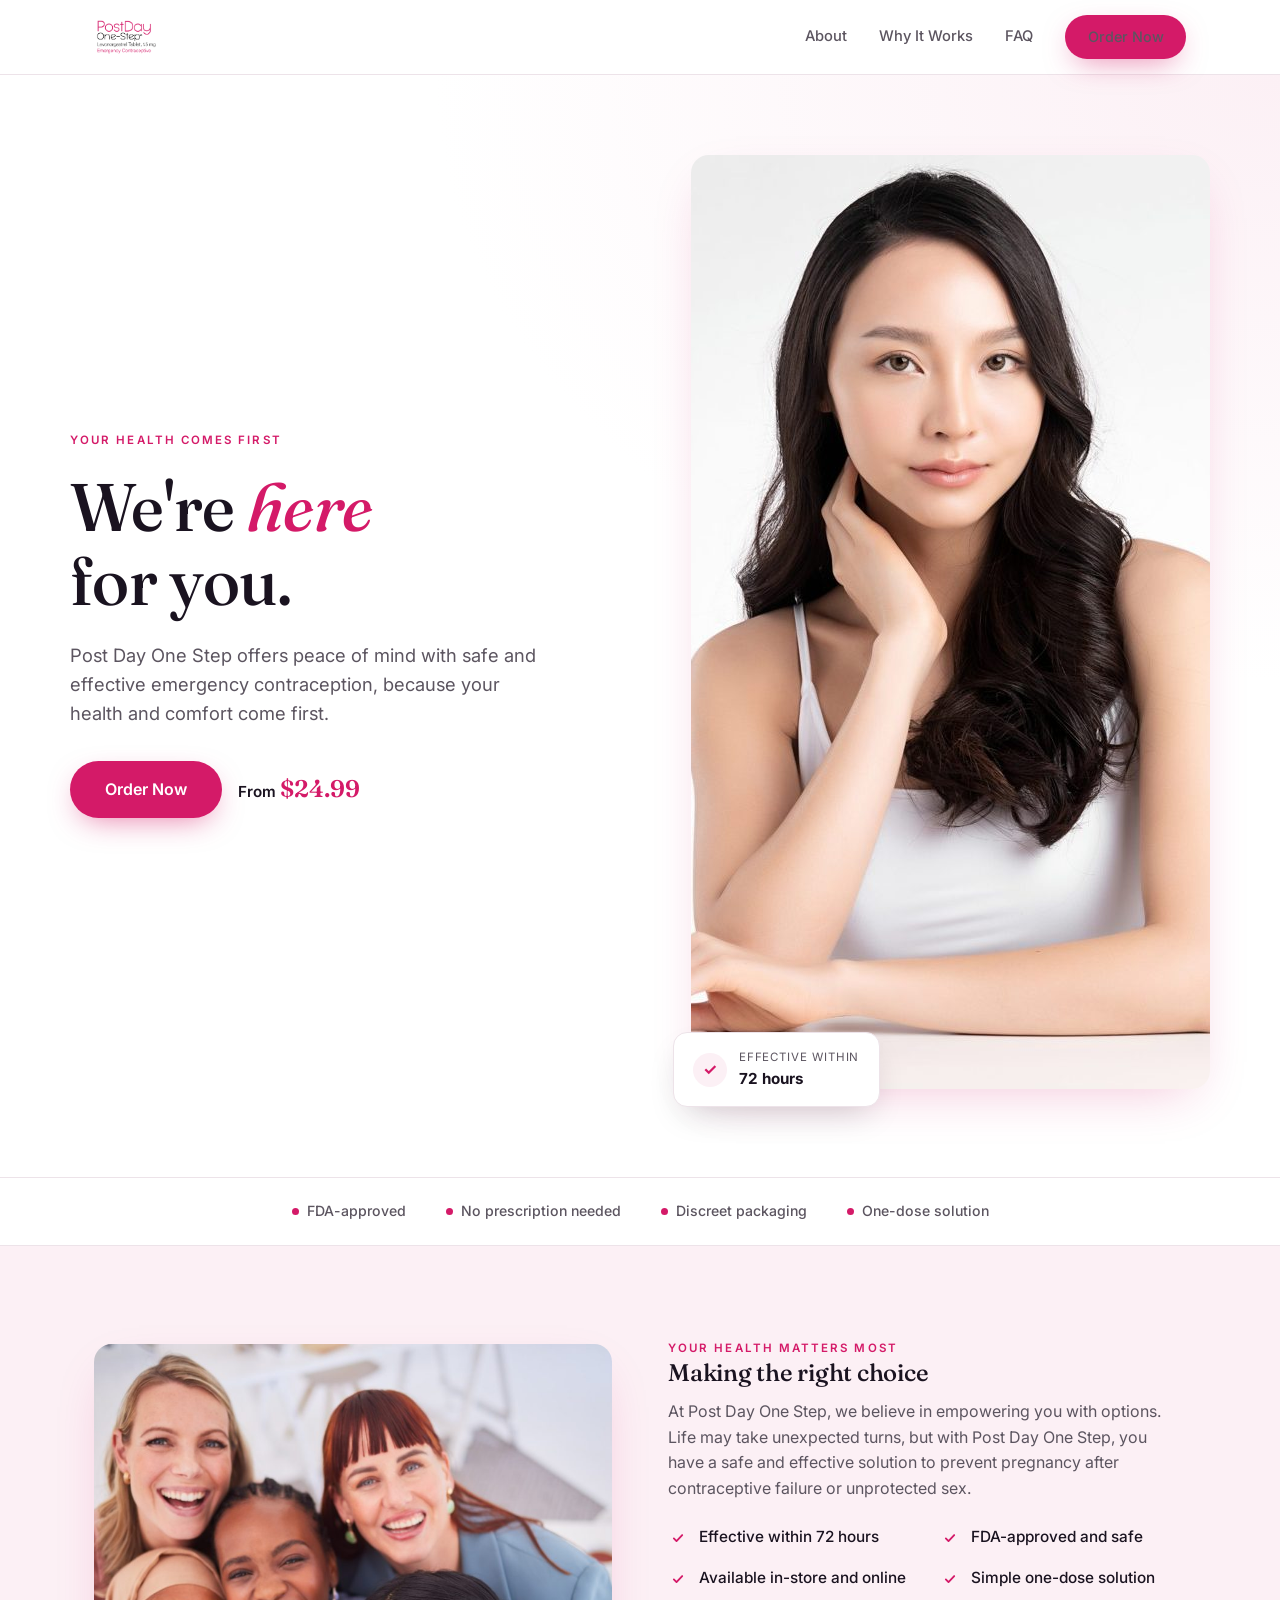
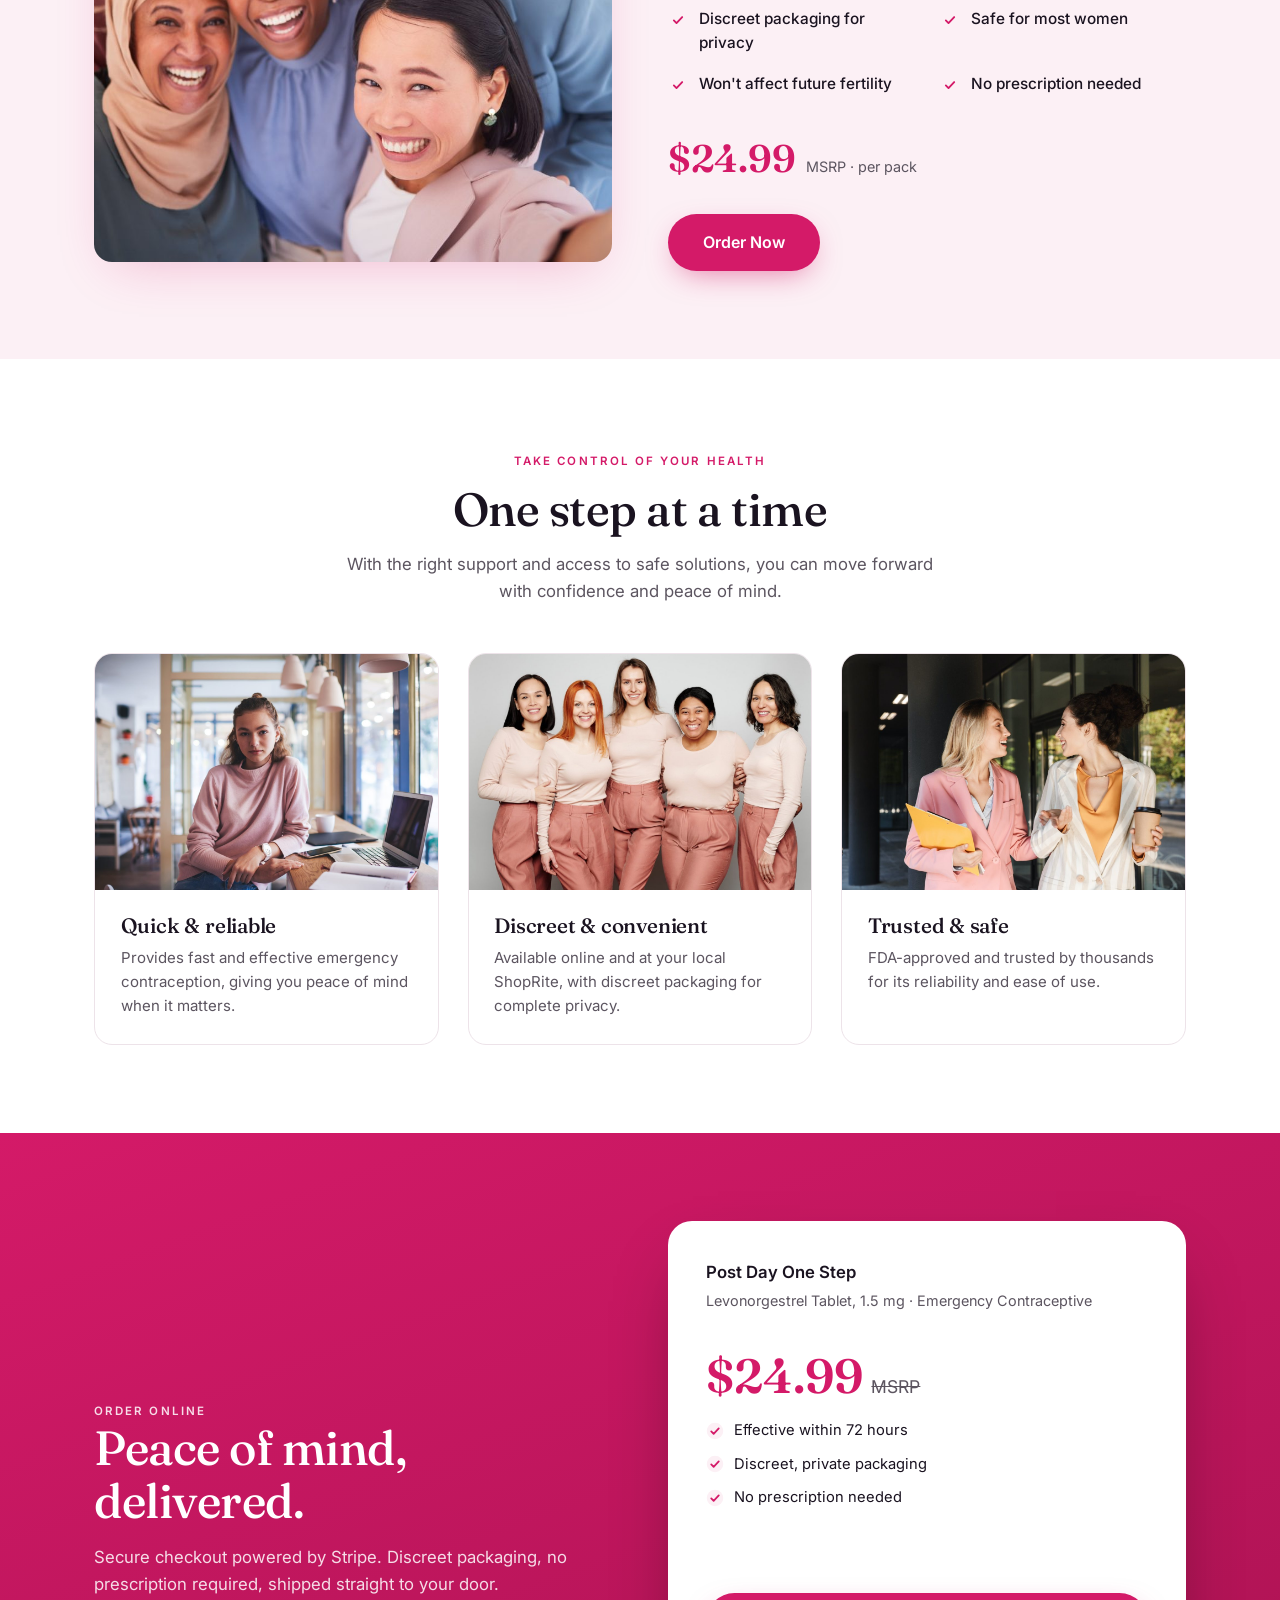
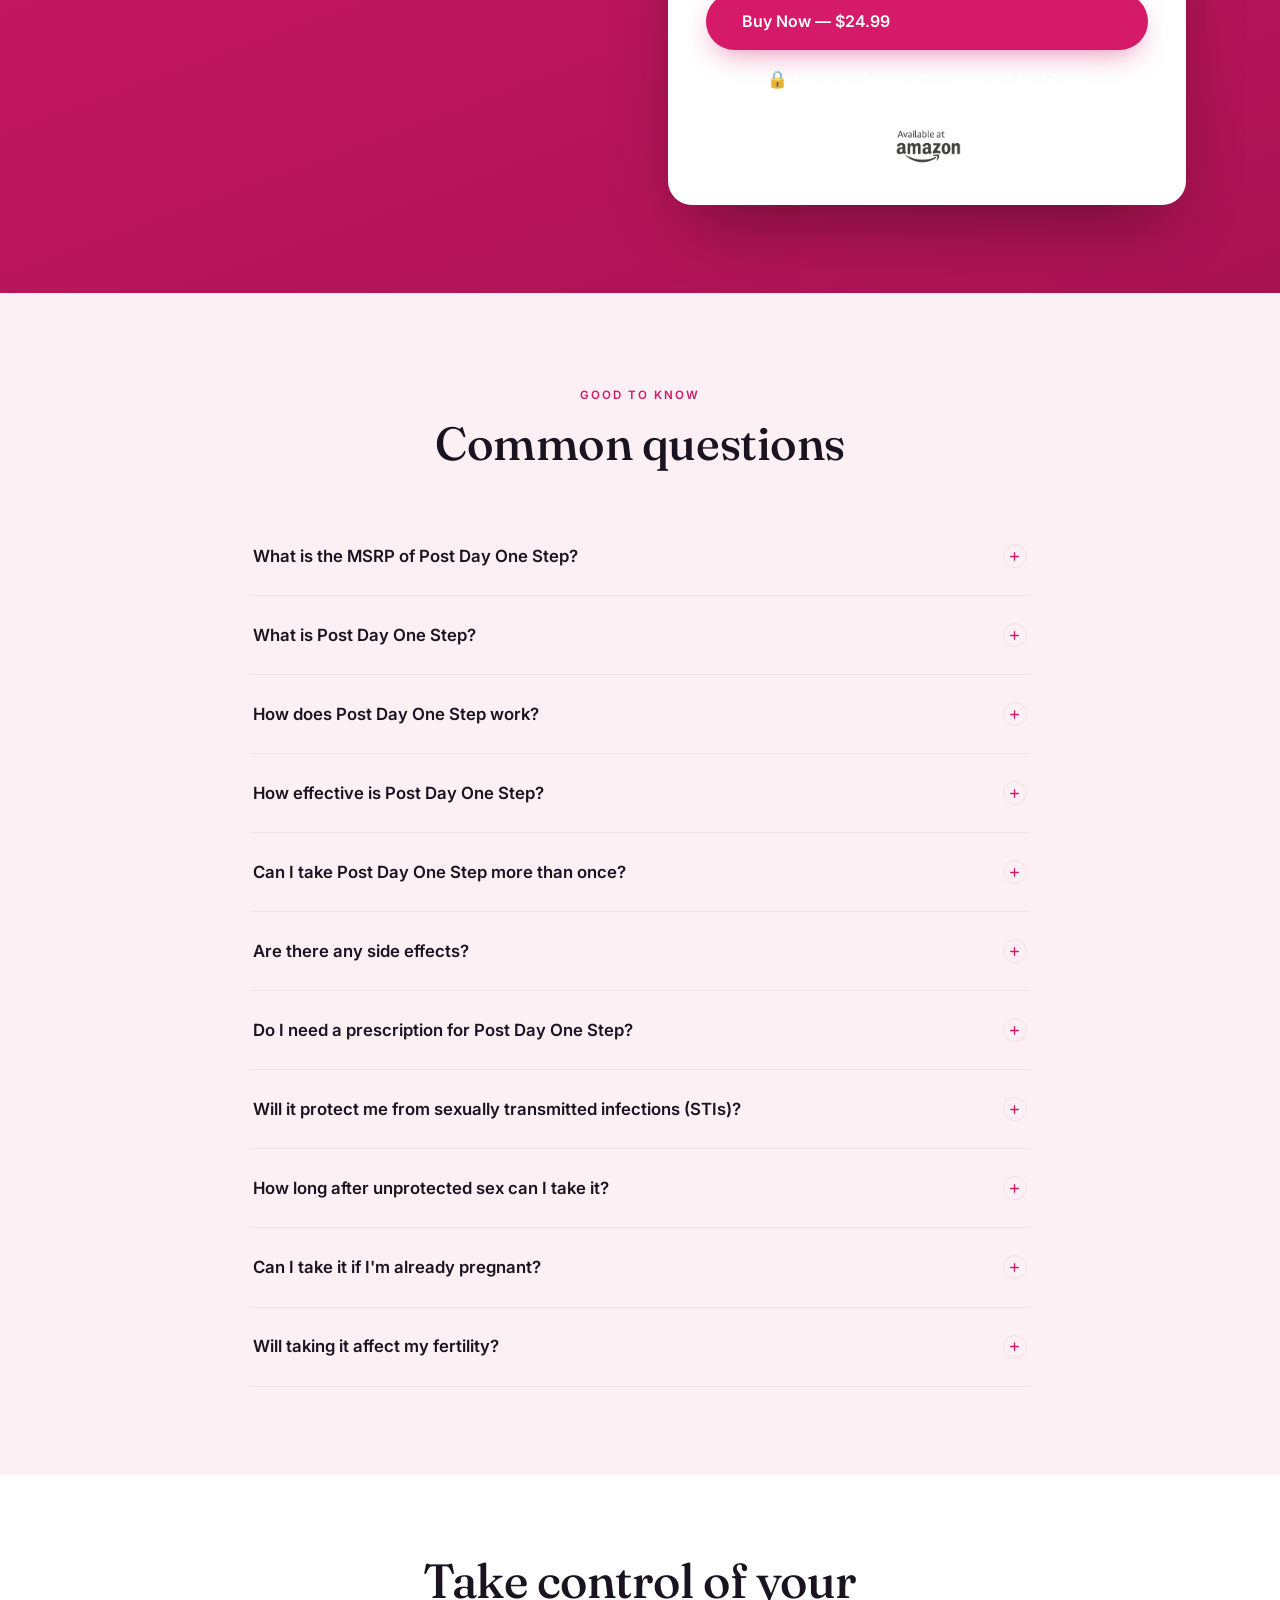
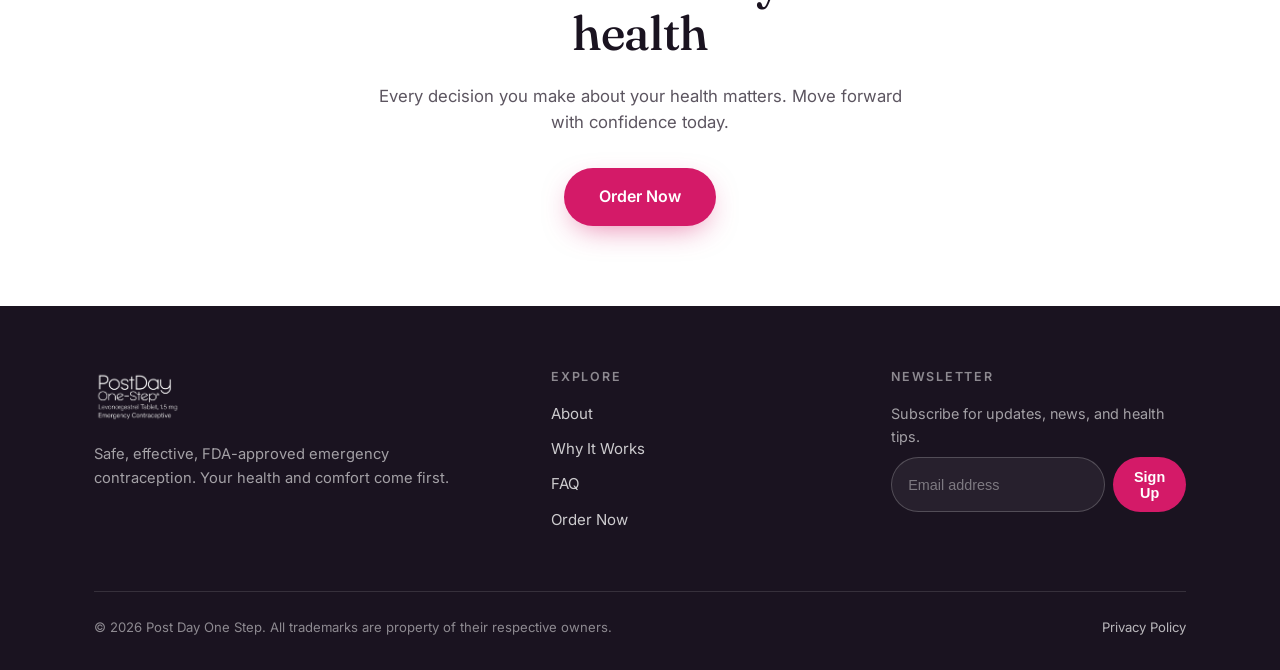
==== index.html @ 96b5523d "Initial static rebuild — Post Day One Step - Full site: homepage, about, faq, privacy-policy, 404 - " ====
<!DOCTYPE html>
<html lang="en">
<head>
<meta charset="UTF-8">
<meta name="viewport" content="width=device-width, initial-scale=1">
<title>Post Day One Step – Effective Emergency Contraception</title>
<meta name="description" content="Post Day One Step is an FDA-approved emergency contraceptive (Levonorgestrel 1.5mg). Safe, discreet, and effective within 72 hours. No prescription needed. $24.99.">
<link rel="canonical" href="https://www.postdayonestep.com/">
<link rel="icon" href="assets/HalfLogo.png">
<meta property="og:title" content="Post Day One Step – Effective Emergency Contraception">
<meta property="og:description" content="Safe, discreet, FDA-approved emergency contraception. Effective within 72 hours. No prescription needed.">
<meta property="og:image" content="assets/product.jpg">
<meta property="og:type" content="website">
<link rel="preconnect" href="https://fonts.googleapis.com">
<link rel="preconnect" href="https://fonts.gstatic.com" crossorigin>
<link href="https://fonts.googleapis.com/css2?family=Fraunces:opsz,wght@9..144,400;9..144,500;9..144,600&family=Inter:wght@400;500;600;700&display=swap" rel="stylesheet">
<!-- Stripe Buy Button -->
<script async src="https://js.stripe.com/v3/buy-button.js"></script>
<link rel="stylesheet" href="assets/site.css">
<style>
:root{
  --magenta:#D41A68;
  --magenta-dark:#A81251;
  --ink:#1A1320;
  --ink-soft:#5C5560;
  --blush:#FCF0F5;
  --blush-deep:#F7DCE8;
  --white:#FFFFFF;
  --line:#EDE3E9;
  --radius:18px;
  --shadow:0 18px 50px -20px rgba(212,26,104,.28);
}
*{box-sizing:border-box;margin:0;padding:0}
html{scroll-behavior:smooth}
body{
  font-family:'Inter',system-ui,sans-serif;
  color:var(--ink);
  background:var(--white);
  line-height:1.6;
  -webkit-font-smoothing:antialiased;
}
h1,h2,h3{font-family:'Fraunces',Georgia,serif;font-weight:500;line-height:1.1;letter-spacing:-.01em}
img{max-width:100%;display:block}
a{color:inherit;text-decoration:none}
.wrap{max-width:1140px;margin:0 auto;padding:0 24px}
.eyebrow{
  font-family:'Inter';font-size:.72rem;font-weight:600;text-transform:uppercase;
  letter-spacing:.18em;color:var(--magenta);
}

/* ---------- Buttons ---------- */
.btn{
  display:inline-flex;align-items:center;gap:.5rem;justify-content:center;
  background:var(--magenta);color:#fff;font-weight:600;font-size:1rem;
  padding:1rem 2.2rem;border-radius:100px;transition:transform .2s ease,box-shadow .2s ease,background .2s ease;
  box-shadow:0 10px 30px -10px rgba(212,26,104,.6);
}
.btn:hover{background:var(--magenta-dark);transform:translateY(-2px);box-shadow:0 16px 36px -10px rgba(212,26,104,.7)}
.btn:focus-visible{outline:3px solid var(--magenta);outline-offset:3px}
.btn-ghost{background:transparent;color:var(--magenta);border:1.5px solid var(--blush-deep);box-shadow:none}
.btn-ghost:hover{background:var(--blush);color:var(--magenta-dark);transform:translateY(-2px)}

/* ---------- Header ---------- */
header{
  position:sticky;top:0;z-index:50;background:rgba(255,255,255,.88);
  backdrop-filter:blur(12px);border-bottom:1px solid var(--line);
}
.nav{display:flex;align-items:center;justify-content:space-between;height:74px}
.nav img{height:40px;width:auto}
.nav-links{display:flex;align-items:center;gap:2rem}
.nav-links a{font-size:.92rem;font-weight:500;color:var(--ink-soft);transition:color .2s}
.nav-links a:hover{color:var(--magenta)}
.nav .btn{padding:.65rem 1.4rem;font-size:.9rem}
.nav-toggle{display:none}

/* ---------- Hero ---------- */
.hero{
  position:relative;overflow:hidden;
  background:radial-gradient(120% 100% at 100% 0%,var(--blush) 0%,var(--white) 55%);
}
.hero-grid{display:grid;grid-template-columns:1.05fr .95fr;gap:3rem;align-items:center;padding:5rem 0 5.5rem}
.hero h1{font-size:clamp(2.6rem,5.5vw,4.2rem);margin:1.2rem 0 1.4rem}
.hero h1 em{font-style:italic;color:var(--magenta)}
.hero p{font-size:1.15rem;color:var(--ink-soft);max-width:30rem;margin-bottom:2rem}
.hero-cta{display:flex;flex-wrap:wrap;gap:1rem;align-items:center}
.hero-price{font-weight:600;color:var(--ink);font-size:.95rem}
.hero-price b{font-family:'Fraunces';font-size:1.5rem;color:var(--magenta);font-weight:600}
.hero-media{position:relative}
.hero-media img{border-radius:var(--radius);box-shadow:var(--shadow);width:100%;object-fit:cover;aspect-ratio:4/3}
.hero-badge{
  position:absolute;bottom:-18px;left:-18px;background:#fff;border-radius:14px;
  padding:.9rem 1.2rem;box-shadow:0 14px 34px -12px rgba(26,19,32,.22);
  display:flex;align-items:center;gap:.7rem;border:1px solid var(--line);
}
.hero-badge .dot{width:34px;height:34px;border-radius:50%;background:var(--blush);display:grid;place-items:center;color:var(--magenta);font-weight:700}
.hero-badge small{display:block;font-size:.72rem;color:var(--ink-soft);text-transform:uppercase;letter-spacing:.08em}
.hero-badge strong{font-size:.95rem}

/* ---------- Trust strip ---------- */
.trust{border-top:1px solid var(--line);border-bottom:1px solid var(--line);background:var(--white)}
.trust-row{display:flex;flex-wrap:wrap;justify-content:center;gap:2.5rem;padding:1.4rem 0;text-align:center}
.trust-row span{font-size:.88rem;font-weight:500;color:var(--ink-soft);display:flex;align-items:center;gap:.5rem}
.trust-row span::before{content:"";width:7px;height:7px;border-radius:50%;background:var(--magenta)}

/* ---------- Section base ---------- */
section.block{padding:5.5rem 0}
.section-head{max-width:38rem;margin-bottom:3rem}
.section-head.center{margin-left:auto;margin-right:auto;text-align:center}
.section-head h2{font-size:clamp(2rem,3.8vw,2.9rem);margin:.7rem 0 1rem}
.section-head p{color:var(--ink-soft);font-size:1.05rem}

/* ---------- Choice / benefits ---------- */
.choice{background:var(--blush)}
.choice-grid{display:grid;grid-template-columns:1fr 1fr;gap:3.5rem;align-items:center}
.choice-media img{border-radius:var(--radius);box-shadow:var(--shadow);aspect-ratio:1/1;object-fit:cover;width:100%}
.benefits{list-style:none;display:grid;grid-template-columns:1fr 1fr;gap:1rem 1.6rem;margin-top:1.5rem}
.benefits li{display:flex;gap:.7rem;font-size:.96rem;font-weight:500;align-items:flex-start}
.benefits li svg{flex-shrink:0;margin-top:3px}
.choice .price-tag{margin:2rem 0 1.5rem;display:flex;align-items:baseline;gap:.6rem}
.choice .price-tag b{font-family:'Fraunces';font-size:2.4rem;color:var(--magenta);font-weight:600}
.choice .price-tag span{color:var(--ink-soft);font-size:.9rem}

/* ---------- Feature cards ---------- */
.cards{display:grid;grid-template-columns:repeat(3,1fr);gap:1.8rem}
.card{background:#fff;border:1px solid var(--line);border-radius:var(--radius);overflow:hidden;transition:transform .25s ease,box-shadow .25s ease}
.card:hover{transform:translateY(-6px);box-shadow:var(--shadow)}
.card img{aspect-ratio:16/11;object-fit:cover;width:100%}
.card-body{padding:1.6rem}
.card-body h3{font-size:1.3rem;margin-bottom:.5rem}
.card-body p{font-size:.94rem;color:var(--ink-soft)}

/* ---------- Buy / Stripe ---------- */
.buy{background:linear-gradient(160deg,var(--magenta) 0%,var(--magenta-dark) 100%);color:#fff}
.buy-grid{display:grid;grid-template-columns:1fr 1fr;gap:3.5rem;align-items:center}
.buy h2{color:#fff;font-size:clamp(2rem,4vw,3rem)}
.buy .eyebrow{color:var(--blush-deep)}
.buy p{color:rgba(255,255,255,.85);margin:1rem 0 2rem;font-size:1.05rem}
.buy-card{background:#fff;border-radius:24px;padding:2.4rem;color:var(--ink);box-shadow:0 30px 70px -25px rgba(0,0,0,.45)}
.buy-card .price{display:flex;align-items:baseline;gap:.5rem;margin-bottom:.3rem}
.buy-card .price b{font-family:'Fraunces';font-size:3rem;color:var(--magenta);font-weight:600}
.buy-card .price s{color:var(--ink-soft);font-size:1.1rem}
.buy-card .pname{font-weight:600;font-size:1.05rem;margin-bottom:.2rem}
.buy-card .pdesc{color:var(--ink-soft);font-size:.9rem;margin-bottom:1.6rem}
.buy-card ul{list-style:none;margin-bottom:1.8rem;display:grid;gap:.6rem}
.buy-card ul li{display:flex;gap:.6rem;font-size:.92rem;align-items:center}
.stripe-slot{min-height:48px}
.buy-fallback{display:block}
.buy-note{font-size:.78rem;color:var(--ink-soft);margin-top:1.1rem;text-align:center}
.amazon-link{margin-top:1.4rem;text-align:center}
.amazon-link img{height:42px;margin:0 auto;opacity:.9;transition:opacity .2s}
.amazon-link img:hover{opacity:1}

/* ---------- FAQ ---------- */
.faq{max-width:780px;margin:0 auto}
.faq details{border-bottom:1px solid var(--line);padding:.4rem 0}
.faq summary{
  cursor:pointer;list-style:none;padding:1.2rem .2rem;font-weight:600;font-size:1.05rem;
  display:flex;justify-content:space-between;align-items:center;gap:1rem;transition:color .2s;
}
.faq summary:hover{color:var(--magenta)}
.faq summary::-webkit-details-marker{display:none}
.faq summary .ico{flex-shrink:0;width:24px;height:24px;border-radius:50%;border:1.5px solid var(--blush-deep);display:grid;place-items:center;color:var(--magenta);transition:transform .25s,background .2s}
.faq details[open] summary .ico{transform:rotate(45deg);background:var(--blush)}
.faq details p{padding:0 .2rem 1.3rem;color:var(--ink-soft);font-size:.97rem;max-width:90%}

/* ---------- CTA banner ---------- */
.cta-banner{text-align:center;padding:5rem 0}
.cta-banner h2{font-size:clamp(2rem,4vw,3rem);max-width:30rem;margin:0 auto 1.4rem}
.cta-banner p{color:var(--ink-soft);max-width:34rem;margin:0 auto 2rem;font-size:1.05rem}

/* ---------- Footer ---------- */
footer{background:var(--ink);color:#fff;padding:4rem 0 2rem}
.foot-grid{display:grid;grid-template-columns:1.4fr 1fr 1fr;gap:3rem;margin-bottom:3rem}
.foot-grid img{height:54px;filter:brightness(0) invert(1);margin-bottom:1.2rem}
.foot-grid p{color:rgba(255,255,255,.6);font-size:.92rem;max-width:24rem}
.foot-col h4{font-family:'Inter';font-size:.78rem;text-transform:uppercase;letter-spacing:.14em;color:rgba(255,255,255,.5);margin-bottom:1.1rem;font-weight:600}
.foot-col a{display:block;color:rgba(255,255,255,.78);font-size:.94rem;margin-bottom:.7rem;transition:color .2s}
.foot-col a:hover{color:var(--magenta)}
.newsletter{display:flex;gap:.5rem;margin-top:.4rem}
.newsletter input{flex:1;padding:.7rem 1rem;border-radius:100px;border:1px solid rgba(255,255,255,.2);background:rgba(255,255,255,.06);color:#fff;font-size:.9rem}
.newsletter input::placeholder{color:rgba(255,255,255,.4)}
.newsletter button{background:var(--magenta);color:#fff;border:none;border-radius:100px;padding:.7rem 1.3rem;font-weight:600;cursor:pointer;font-size:.9rem;transition:background .2s}
.newsletter button:hover{background:var(--magenta-dark)}
.foot-bottom{border-top:1px solid rgba(255,255,255,.12);padding-top:1.6rem;display:flex;justify-content:space-between;flex-wrap:wrap;gap:1rem;font-size:.82rem;color:rgba(255,255,255,.5)}
.foot-bottom a{color:rgba(255,255,255,.7)}

/* ---------- Reveal animation ---------- */
.reveal{opacity:0;transform:translateY(24px);transition:opacity .7s ease,transform .7s ease}
.reveal.in{opacity:1;transform:none}

/* ---------- Responsive ---------- */
@media(max-width:860px){
  .nav-links{
    position:fixed;inset:74px 0 auto 0;background:#fff;flex-direction:column;
    align-items:flex-start;gap:0;padding:1rem 24px 1.5rem;border-bottom:1px solid var(--line);
    transform:translateY(-130%);transition:transform .3s ease;box-shadow:0 20px 40px -20px rgba(0,0,0,.2);
  }
  .nav-links.open{transform:none}
  .nav-links a{padding:.8rem 0;width:100%;border-bottom:1px solid var(--line)}
  .nav-links .btn{margin-top:.8rem;width:100%}
  .nav-toggle{display:flex;flex-direction:column;gap:5px;background:none;border:none;cursor:pointer;padding:8px}
  .nav-toggle span{width:24px;height:2px;background:var(--ink);border-radius:2px;transition:.3s}
  .nav-toggle.open span:nth-child(1){transform:translateY(7px) rotate(45deg)}
  .nav-toggle.open span:nth-child(2){opacity:0}
  .nav-toggle.open span:nth-child(3){transform:translateY(-7px) rotate(-45deg)}
  .hero-grid,.choice-grid,.buy-grid{grid-template-columns:1fr;gap:2.5rem}
  .hero-grid{padding:3rem 0 4rem}
  .hero-media{order:-1}
  .cards{grid-template-columns:1fr}
  .foot-grid{grid-template-columns:1fr;gap:2rem}
  section.block{padding:4rem 0}
}
@media(max-width:520px){
  .benefits{grid-template-columns:1fr}
  .trust-row{gap:1rem 1.6rem}
}
@media(prefers-reduced-motion:reduce){
  *{animation:none!important;transition:none!important}
  .reveal{opacity:1;transform:none}
}
</style>
</head>
<body>

<header>
  <div class="wrap nav">
    <a href="#top"><img src="assets/FullLogo.png" alt="Post Day One Step"></a>
    <nav class="nav-links" id="navLinks">
      <a href="/about/">About</a>
      <a href="#choice">Why It Works</a>
      <a href="/faq/">FAQ</a>
      <a href="#buy" class="btn">Order Now</a>
    </nav>
    <button class="nav-toggle" id="navToggle" aria-label="Menu" aria-expanded="false">
      <span></span><span></span><span></span>
    </button>
  </div>
</header>

<main id="top">

<!-- HERO -->
<section class="hero">
  <div class="wrap hero-grid">
    <div class="hero-copy reveal">
      <span class="eyebrow">Your Health Comes First</span>
      <h1>We're <em>here</em><br>for you.</h1>
      <p>Post Day One Step offers peace of mind with safe and effective emergency contraception, because your health and comfort come first.</p>
      <div class="hero-cta">
        <a href="#buy" class="btn">Order Now</a>
        <span class="hero-price">From <b>$24.99</b></span>
      </div>
    </div>
    <div class="hero-media reveal">
      <img src="assets/product.jpg" alt="Post Day One Step emergency contraceptive packaging" width="1400" height="934">
      <div class="hero-badge">
        <div class="dot">✓</div>
        <div><small>Effective within</small><strong>72 hours</strong></div>
      </div>
    </div>
  </div>
</section>

<!-- TRUST STRIP -->
<div class="trust">
  <div class="wrap trust-row">
    <span>FDA-approved</span>
    <span>No prescription needed</span>
    <span>Discreet packaging</span>
    <span>One-dose solution</span>
  </div>
</div>

<!-- CHOICE / BENEFITS -->
<section class="block choice" id="choice">
  <div class="wrap choice-grid">
    <div class="choice-media reveal">
      <img src="assets/office-selfie.jpg" alt="Women smiling together">
    </div>
    <div class="choice-copy reveal">
      <span class="eyebrow">Your Health Matters Most</span>
      <h2>Making the right choice</h2>
      <p style="color:var(--ink-soft);margin-top:.8rem">At Post Day One Step, we believe in empowering you with options. Life may take unexpected turns, but with Post Day One Step, you have a safe and effective solution to prevent pregnancy after contraceptive failure or unprotected sex.</p>
      <ul class="benefits">
        <li>{C} Effective within 72 hours</li>
        <li>{C} FDA-approved and safe</li>
        <li>{C} Available in-store and online</li>
        <li>{C} Simple one-dose solution</li>
        <li>{C} Discreet packaging for privacy</li>
        <li>{C} Safe for most women</li>
        <li>{C} Won't affect future fertility</li>
        <li>{C} No prescription needed</li>
      </ul>
      <div class="price-tag"><b>$24.99</b><span>MSRP · per pack</span></div>
      <a href="#buy" class="btn">Order Now</a>
    </div>
  </div>
</section>

<!-- HOW IT HELPS -->
<section class="block" id="how">
  <div class="wrap">
    <div class="section-head center reveal">
      <span class="eyebrow">Take Control of Your Health</span>
      <h2>One step at a time</h2>
      <p>With the right support and access to safe solutions, you can move forward with confidence and peace of mind.</p>
    </div>
    <div class="cards">
      <article class="card reveal">
        <img src="assets/laptop-woman.jpg" alt="Woman working at a laptop">
        <div class="card-body">
          <h3>Quick & reliable</h3>
          <p>Provides fast and effective emergency contraception, giving you peace of mind when it matters.</p>
        </div>
      </article>
      <article class="card reveal">
        <img src="assets/hero-iwd.jpg" alt="Woman smiling outdoors">
        <div class="card-body">
          <h3>Discreet & convenient</h3>
          <p>Available online and at your local ShopRite, with discreet packaging for complete privacy.</p>
        </div>
      </article>
      <article class="card reveal">
        <img src="assets/two-women.jpg" alt="Two women walking together outdoors">
        <div class="card-body">
          <h3>Trusted & safe</h3>
          <p>FDA-approved and trusted by thousands for its reliability and ease of use.</p>
        </div>
      </article>
    </div>
  </div>
</section>

<!-- BUY / STRIPE -->
<section class="block buy" id="buy">
  <div class="wrap buy-grid">
    <div class="buy-copy reveal">
      <span class="eyebrow">Order Online</span>
      <h2>Peace of mind,<br>delivered.</h2>
      <p>Secure checkout powered by Stripe. Discreet packaging, no prescription required, shipped straight to your door.</p>
    </div>
    <div class="buy-card reveal">
      <div class="pname">Post Day One Step</div>
      <div class="pdesc">Levonorgestrel Tablet, 1.5 mg · Emergency Contraceptive</div>
      <div class="price"><b>$24.99</b><s>MSRP</s></div>
      <ul>
        <li>{Cm} Effective within 72 hours</li>
        <li>{Cm} Discreet, private packaging</li>
        <li>{Cm} No prescription needed</li>
      </ul>

      <!-- ===== STRIPE BUY BUTTON =====
           Replace the data-* values below with your real IDs from the
           Stripe Dashboard → Payment Links / Buy Button.
           Until then, the fallback button links to a Payment Link URL. -->
      <div class="stripe-slot">
        <stripe-buy-button
          buy-button-id="REPLACE_WITH_BUY_BUTTON_ID"
          publishable-key="pk_live_REPLACE_WITH_PUBLISHABLE_KEY">
        </stripe-buy-button>
      </div>
      <!-- Fallback / alternative: a hosted Stripe Payment Link -->
      <a href="https://buy.stripe.com/REPLACE_WITH_PAYMENT_LINK" class="btn buy-fallback" style="width:100%;margin-top:.4rem">Buy Now — $24.99</a>

      <p class="buy-note">🔒 Secure checkout · Powered by Stripe</p>

      <div class="amazon-link">
        <a href="#" aria-label="Also available on Amazon"><img src="assets/amazon.png" alt="Available on Amazon"></a>
      </div>
    </div>
  </div>
</section>

<!-- FAQ -->
<section class="block" id="faq" style="background:var(--blush)">
  <div class="wrap">
    <div class="section-head center reveal">
      <span class="eyebrow">Good to Know</span>
      <h2>Common questions</h2>
    </div>
    <div class="faq reveal" id="faqList"></div>
  </div>
</section>

<!-- CTA BANNER -->
<section class="cta-banner">
  <div class="wrap reveal">
    <h2>Take control of your health</h2>
    <p>Every decision you make about your health matters. Move forward with confidence today.</p>
    <a href="#buy" class="btn">Order Now</a>
  </div>
</section>

</main>

<!-- FOOTER -->
<footer>
  <div class="wrap">
    <div class="foot-grid">
      <div>
        <img src="assets/FullLogo.png" alt="Post Day One Step">
        <p>Safe, effective, FDA-approved emergency contraception. Your health and comfort come first.</p>
      </div>
      <div class="foot-col">
        <h4>Explore</h4>
        <a href="/about/">About</a>
        <a href="#choice">Why It Works</a>
        <a href="/faq/">FAQ</a>
        <a href="#buy">Order Now</a>
      </div>
      <div class="foot-col">
        <h4>Newsletter</h4>
        <p style="color:rgba(255,255,255,.6);font-size:.9rem;margin-bottom:.6rem">Subscribe for updates, news, and health tips.</p>
        <form class="newsletter" onsubmit="return false">
          <input type="email" placeholder="Email address" aria-label="Email address" required>
          <button type="submit">Sign Up</button>
        </form>
      </div>
    </div>
    <div class="foot-bottom">
      <span>© <span id="yr"></span> Post Day One Step. All trademarks are property of their respective owners.</span>
      <span><a href="/privacy-policy/">Privacy Policy</a></span>
    </div>
  </div>
</footer>

<script>
// ---- Checkmark icon injection ----
const ck='<svg width="20" height="20" viewBox="0 0 24 24" fill="none"><circle cx="12" cy="12" r="11" fill="#FCF0F5"/><path d="M7 12.5l3.2 3.2L17 8.5" stroke="#D41A68" stroke-width="2.2" stroke-linecap="round" stroke-linejoin="round"/></svg>';
const ckm='<svg width="18" height="18" viewBox="0 0 24 24" fill="none"><circle cx="12" cy="12" r="11" fill="#FCF0F5"/><path d="M7 12.5l3.2 3.2L17 8.5" stroke="#D41A68" stroke-width="2.4" stroke-linecap="round" stroke-linejoin="round"/></svg>';
document.body.innerHTML=document.body.innerHTML.replace(/\{C\}/g,ck).replace(/\{Cm\}/g,ckm);

// ---- Mobile nav (shared) ----
// ---- FAQ build ----
const faqs=[
  ["What is the MSRP of Post Day One Step?","The Manufacturer's Suggested Retail Price (MSRP) for Post Day One Step is $24.99. Prices may vary slightly depending on the retailer or if purchasing online with added shipping options."],
  ["What is Post Day One Step?","Post Day One Step is an FDA-approved emergency contraceptive pill designed to prevent pregnancy after unprotected sex or contraceptive failure. It works best when taken within 72 hours of intercourse."],
  ["How does Post Day One Step work?","Post Day One Step works by delaying ovulation, preventing the release of an egg from the ovaries, which reduces the chances of pregnancy."],
  ["How effective is Post Day One Step?","When taken within 72 hours, Post Day One Step is up to 89% effective in preventing pregnancy. The sooner you take it, the more effective it is."],
  ["Can I take Post Day One Step more than once?","Yes, Post Day One Step can be used more than once. However, it is not meant for regular use as a primary form of contraception."],
  ["Are there any side effects?","Some users may experience mild side effects such as nausea, fatigue, dizziness, or headaches. These typically go away within 24 hours."],
  ["Do I need a prescription for Post Day One Step?","No, Post Day One Step is available over the counter without a prescription at most pharmacies and can also be purchased online."],
  ["Will it protect me from sexually transmitted infections (STIs)?","No, Post Day One Step does not protect against sexually transmitted infections. It's important to use condoms to reduce the risk of STIs."],
  ["How long after unprotected sex can I take it?","Post Day One Step is most effective when taken within 72 hours (3 days) of unprotected sex, but it can be taken up to 5 days in some cases, though efficacy decreases over time."],
  ["Can I take it if I'm already pregnant?","No, Post Day One Step will not terminate an existing pregnancy. It works by preventing pregnancy before it starts."],
  ["Will taking it affect my fertility?","No, taking Post Day One Step will not affect your future fertility or ability to conceive."]
];
const plus='<span class="ico"><svg width="13" height="13" viewBox="0 0 24 24" fill="none"><path d="M12 5v14M5 12h14" stroke="currentColor" stroke-width="2.4" stroke-linecap="round"/></svg></span>';
document.getElementById('faqList').innerHTML=faqs.map(([q,a])=>
  `<details><summary>${q}${plus}</summary><p>${a}</p></details>`).join('');

// ---- Year ----
document.getElementById('yr').textContent=new Date().getFullYear();

// ---- Scroll reveal ----
const io=new IntersectionObserver(es=>es.forEach(e=>{if(e.isIntersecting){e.target.classList.add('in');io.unobserve(e.target)}}),{threshold:.12});
document.querySelectorAll('.reveal').forEach(el=>io.observe(el));
</script>
<script src="assets/nav.js"></script>
</body>
</html>
---- assets/site.css ----
:root{
  --magenta:#D41A68;
  --magenta-dark:#A81251;
  --ink:#1A1320;
  --ink-soft:#5C5560;
  --blush:#FCF0F5;
  --blush-deep:#F7DCE8;
  --white:#FFFFFF;
  --line:#EDE3E9;
  --radius:18px;
  --shadow:0 18px 50px -20px rgba(212,26,104,.28);
}
*{box-sizing:border-box;margin:0;padding:0}
html{scroll-behavior:smooth}
body{font-family:'Inter',system-ui,sans-serif;color:var(--ink);background:var(--white);line-height:1.6;-webkit-font-smoothing:antialiased}
h1,h2,h3,h4{font-family:'Fraunces',Georgia,serif;font-weight:500;line-height:1.15;letter-spacing:-.01em}
img{max-width:100%;display:block}
a{color:inherit;text-decoration:none}
.wrap{max-width:1140px;margin:0 auto;padding:0 24px}
.eyebrow{font-family:'Inter';font-size:.72rem;font-weight:600;text-transform:uppercase;letter-spacing:.18em;color:var(--magenta)}

/* Buttons */
.btn{display:inline-flex;align-items:center;gap:.5rem;justify-content:center;background:var(--magenta);color:#fff;font-weight:600;font-size:1rem;padding:1rem 2.2rem;border-radius:100px;transition:transform .2s ease,box-shadow .2s ease,background .2s ease;box-shadow:0 10px 30px -10px rgba(212,26,104,.6)}
.btn:hover{background:var(--magenta-dark);transform:translateY(-2px);box-shadow:0 16px 36px -10px rgba(212,26,104,.7)}
.btn:focus-visible{outline:3px solid var(--magenta);outline-offset:3px}

/* Header */
header{position:sticky;top:0;z-index:50;background:rgba(255,255,255,.88);backdrop-filter:blur(12px);border-bottom:1px solid var(--line)}
.nav{display:flex;align-items:center;justify-content:space-between;height:74px}
.nav img{height:40px;width:auto}
.nav-links{display:flex;align-items:center;gap:2rem}
.nav-links a{font-size:.92rem;font-weight:500;color:var(--ink-soft);transition:color .2s}
.nav-links a:hover{color:var(--magenta)}
.nav-links a.active{color:var(--magenta)}
.nav .btn{padding:.65rem 1.4rem;font-size:.9rem}
.nav-toggle{display:none}

/* Page hero */
.page-hero{background:var(--blush);padding:4rem 0 3.5rem;text-align:center}
.page-hero .eyebrow{margin-bottom:.8rem}
.page-hero h1{font-size:clamp(2.4rem,5vw,3.6rem);margin-bottom:1rem}
.page-hero p{color:var(--ink-soft);font-size:1.1rem;max-width:34rem;margin:0 auto}

/* Content block */
.content{padding:4rem 0 5rem}
.content-inner{max-width:800px;margin:0 auto}
.content-inner h2{font-size:1.6rem;margin:2.2rem 0 .7rem;color:var(--ink)}
.content-inner h3{font-size:1.2rem;margin:1.6rem 0 .5rem;color:var(--ink)}
.content-inner p{color:var(--ink-soft);margin-bottom:1rem;font-size:.97rem;line-height:1.75}
.content-inner ul,.content-inner ol{color:var(--ink-soft);margin:1rem 0 1rem 1.4rem;font-size:.97rem;line-height:1.9}
.content-inner a{color:var(--magenta);text-decoration:underline;text-underline-offset:3px}

/* Footer */
footer{background:var(--ink);color:#fff;padding:4rem 0 2rem}
.foot-grid{display:grid;grid-template-columns:1.4fr 1fr 1fr;gap:3rem;margin-bottom:3rem}
.foot-grid img{height:54px;filter:brightness(0) invert(1);margin-bottom:1.2rem}
.foot-grid p{color:rgba(255,255,255,.6);font-size:.92rem;max-width:24rem}
.foot-col h4{font-family:'Inter';font-size:.78rem;text-transform:uppercase;letter-spacing:.14em;color:rgba(255,255,255,.5);margin-bottom:1.1rem;font-weight:600}
.foot-col a{display:block;color:rgba(255,255,255,.78);font-size:.94rem;margin-bottom:.7rem;transition:color .2s}
.foot-col a:hover{color:var(--magenta)}
.newsletter{display:flex;gap:.5rem;margin-top:.4rem}
.newsletter input{flex:1;padding:.7rem 1rem;border-radius:100px;border:1px solid rgba(255,255,255,.2);background:rgba(255,255,255,.06);color:#fff;font-size:.9rem}
.newsletter input::placeholder{color:rgba(255,255,255,.4)}
.newsletter button{background:var(--magenta);color:#fff;border:none;border-radius:100px;padding:.7rem 1.3rem;font-weight:600;cursor:pointer;font-size:.9rem;transition:background .2s}
.newsletter button:hover{background:var(--magenta-dark)}
.foot-bottom{border-top:1px solid rgba(255,255,255,.12);padding-top:1.6rem;display:flex;justify-content:space-between;flex-wrap:wrap;gap:1rem;font-size:.82rem;color:rgba(255,255,255,.5)}
.foot-bottom a{color:rgba(255,255,255,.7)}

/* Mobile */
@media(max-width:860px){
  .nav-links{position:fixed;inset:74px 0 auto 0;background:#fff;flex-direction:column;align-items:flex-start;gap:0;padding:1rem 24px 1.5rem;border-bottom:1px solid var(--line);transform:translateY(-130%);transition:transform .3s ease;box-shadow:0 20px 40px -20px rgba(0,0,0,.2)}
  .nav-links.open{transform:none}
  .nav-links a{padding:.8rem 0;width:100%;border-bottom:1px solid var(--line)}
  .nav-links .btn{margin-top:.8rem;width:100%}
  .nav-toggle{display:flex;flex-direction:column;gap:5px;background:none;border:none;cursor:pointer;padding:8px}
  .nav-toggle span{width:24px;height:2px;background:var(--ink);border-radius:2px;transition:.3s}
  .nav-toggle.open span:nth-child(1){transform:translateY(7px) rotate(45deg)}
  .nav-toggle.open span:nth-child(2){opacity:0}
  .nav-toggle.open span:nth-child(3){transform:translateY(-7px) rotate(-45deg)}
  .foot-grid{grid-template-columns:1fr;gap:2rem}
}
@media(prefers-reduced-motion:reduce){*{animation:none!important;transition:none!important}}
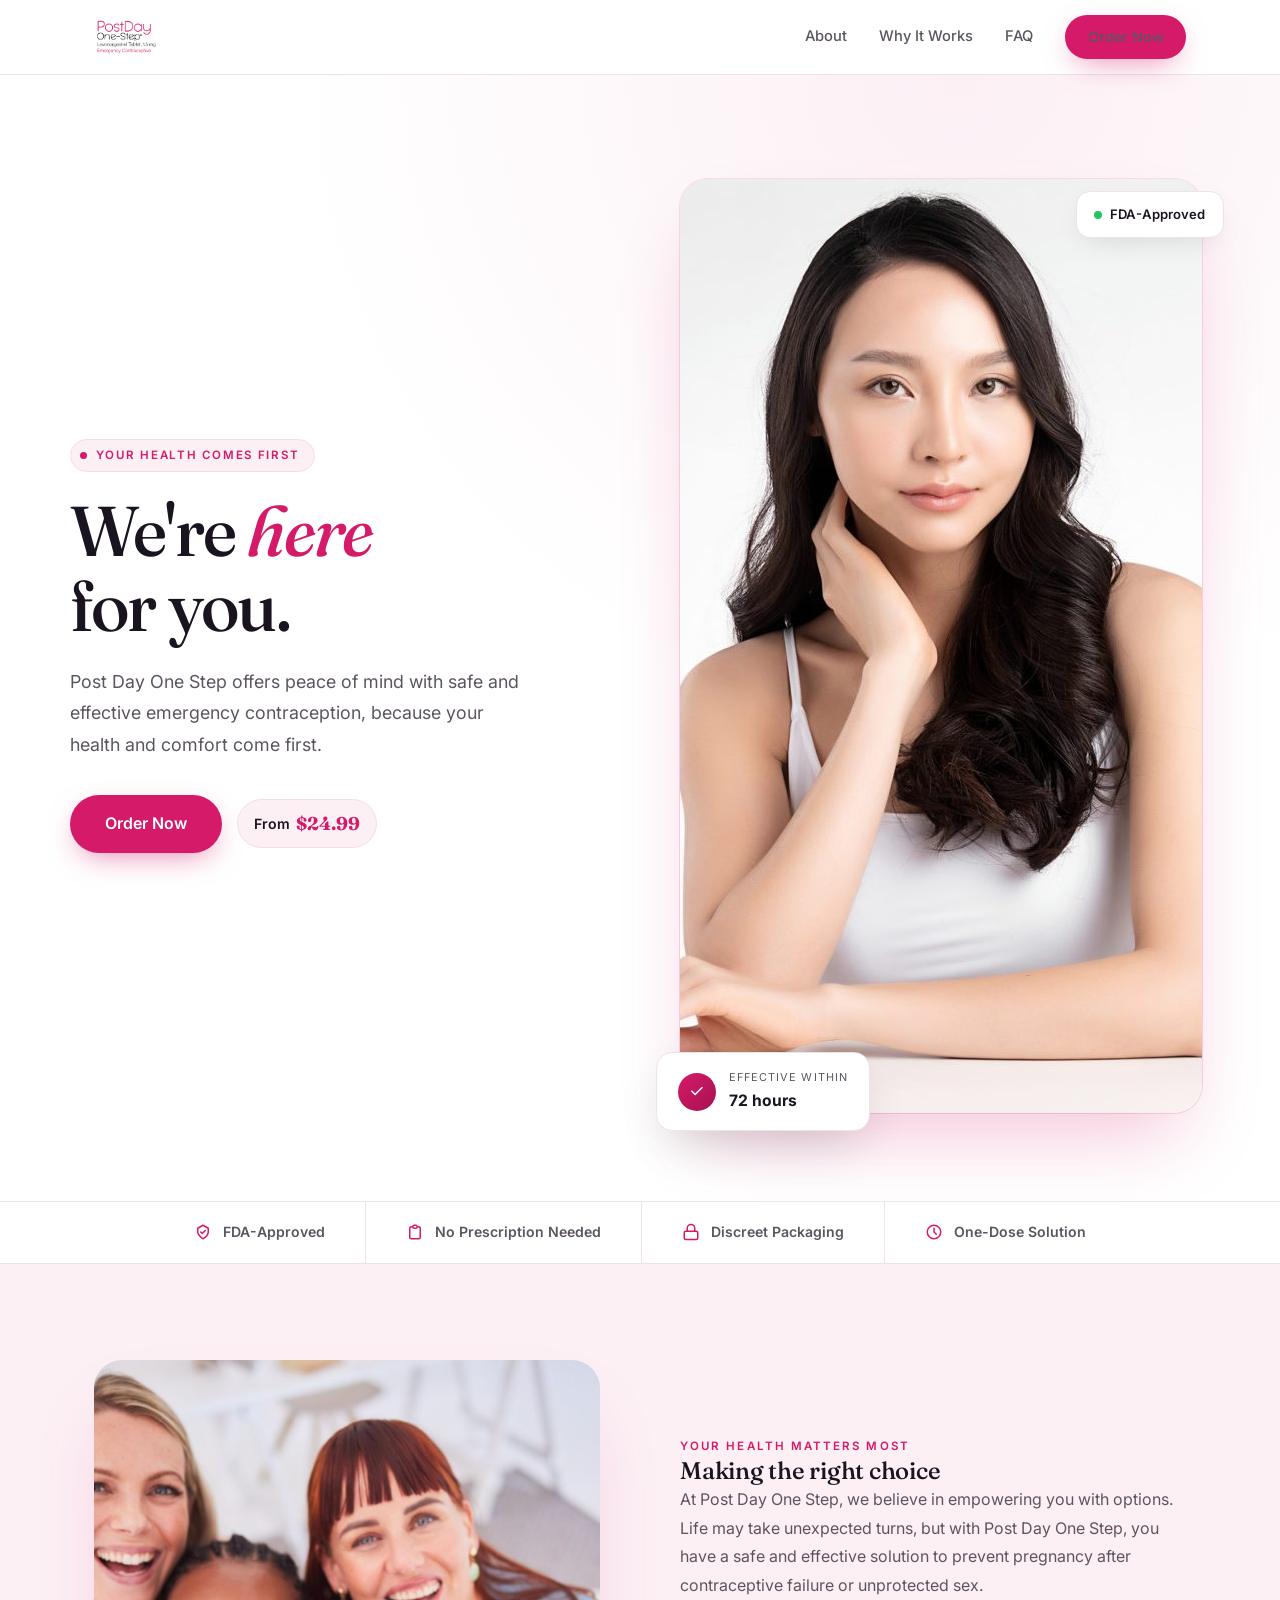
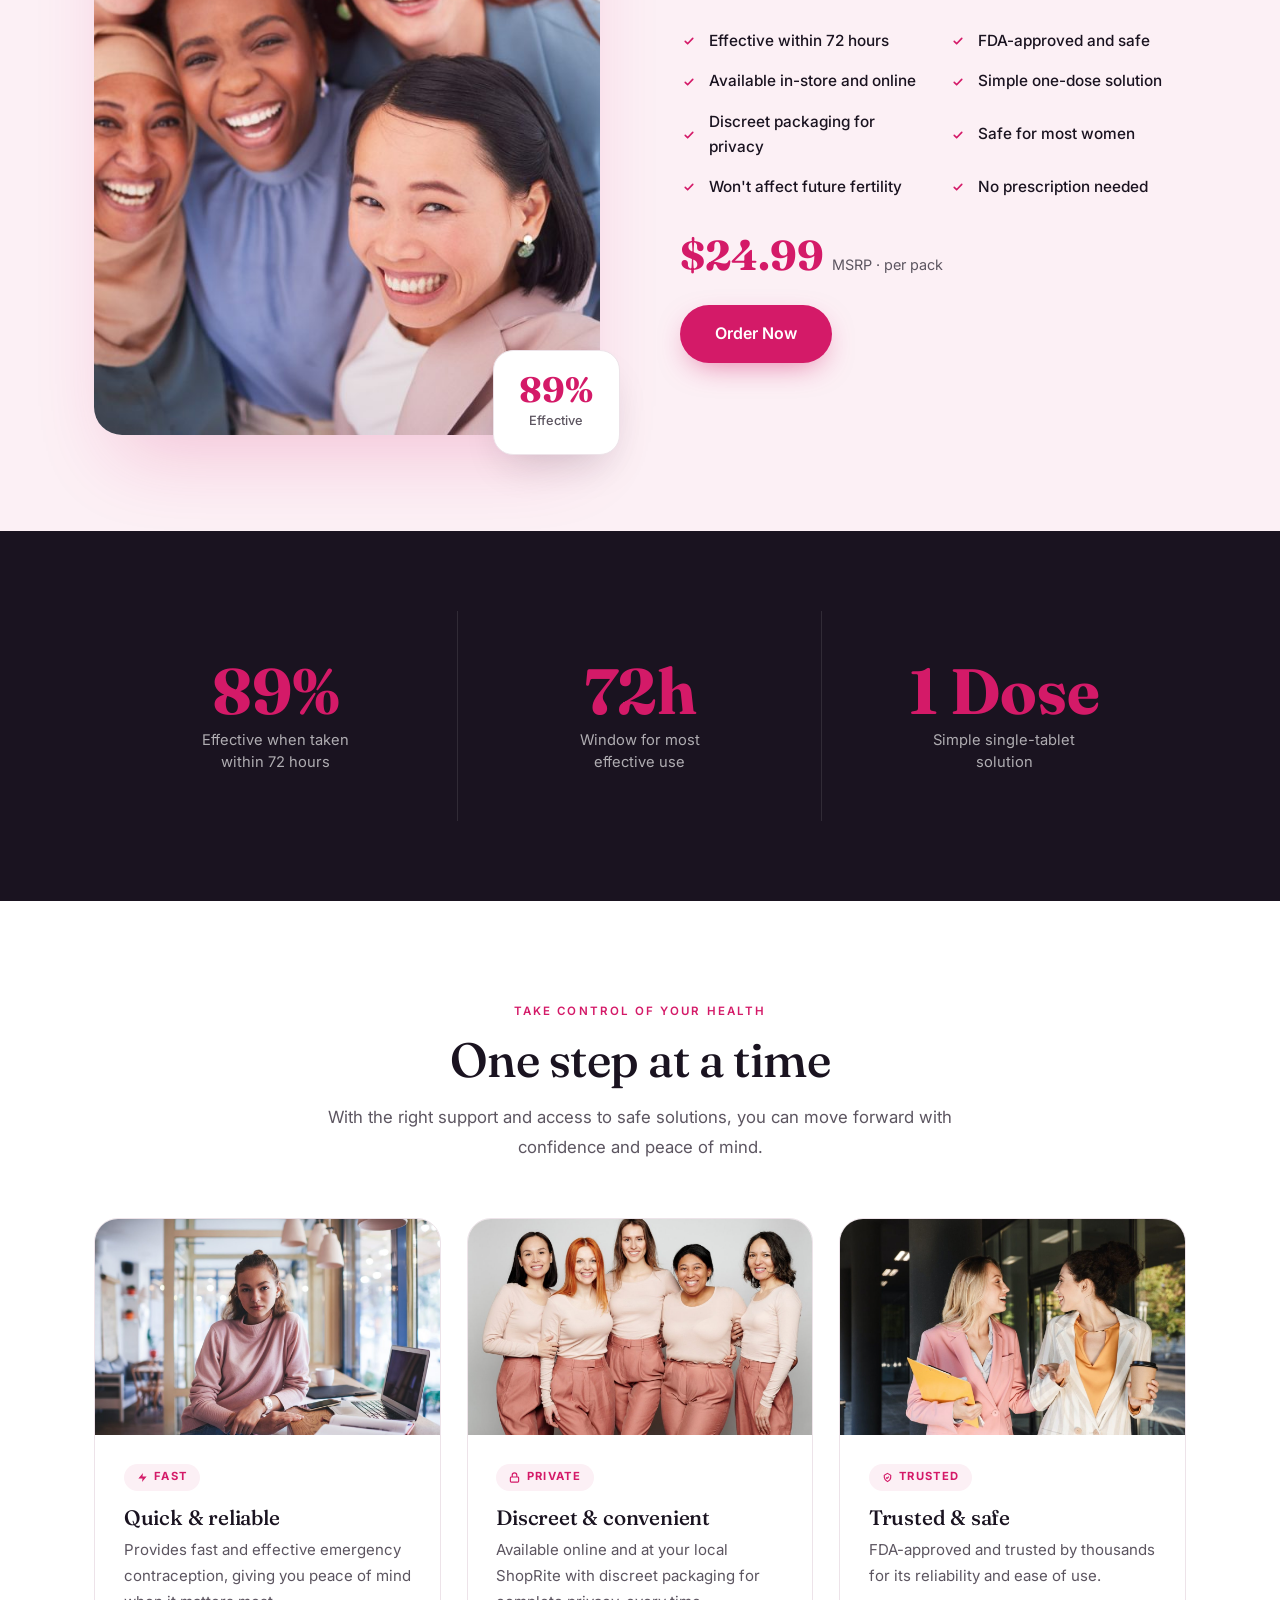
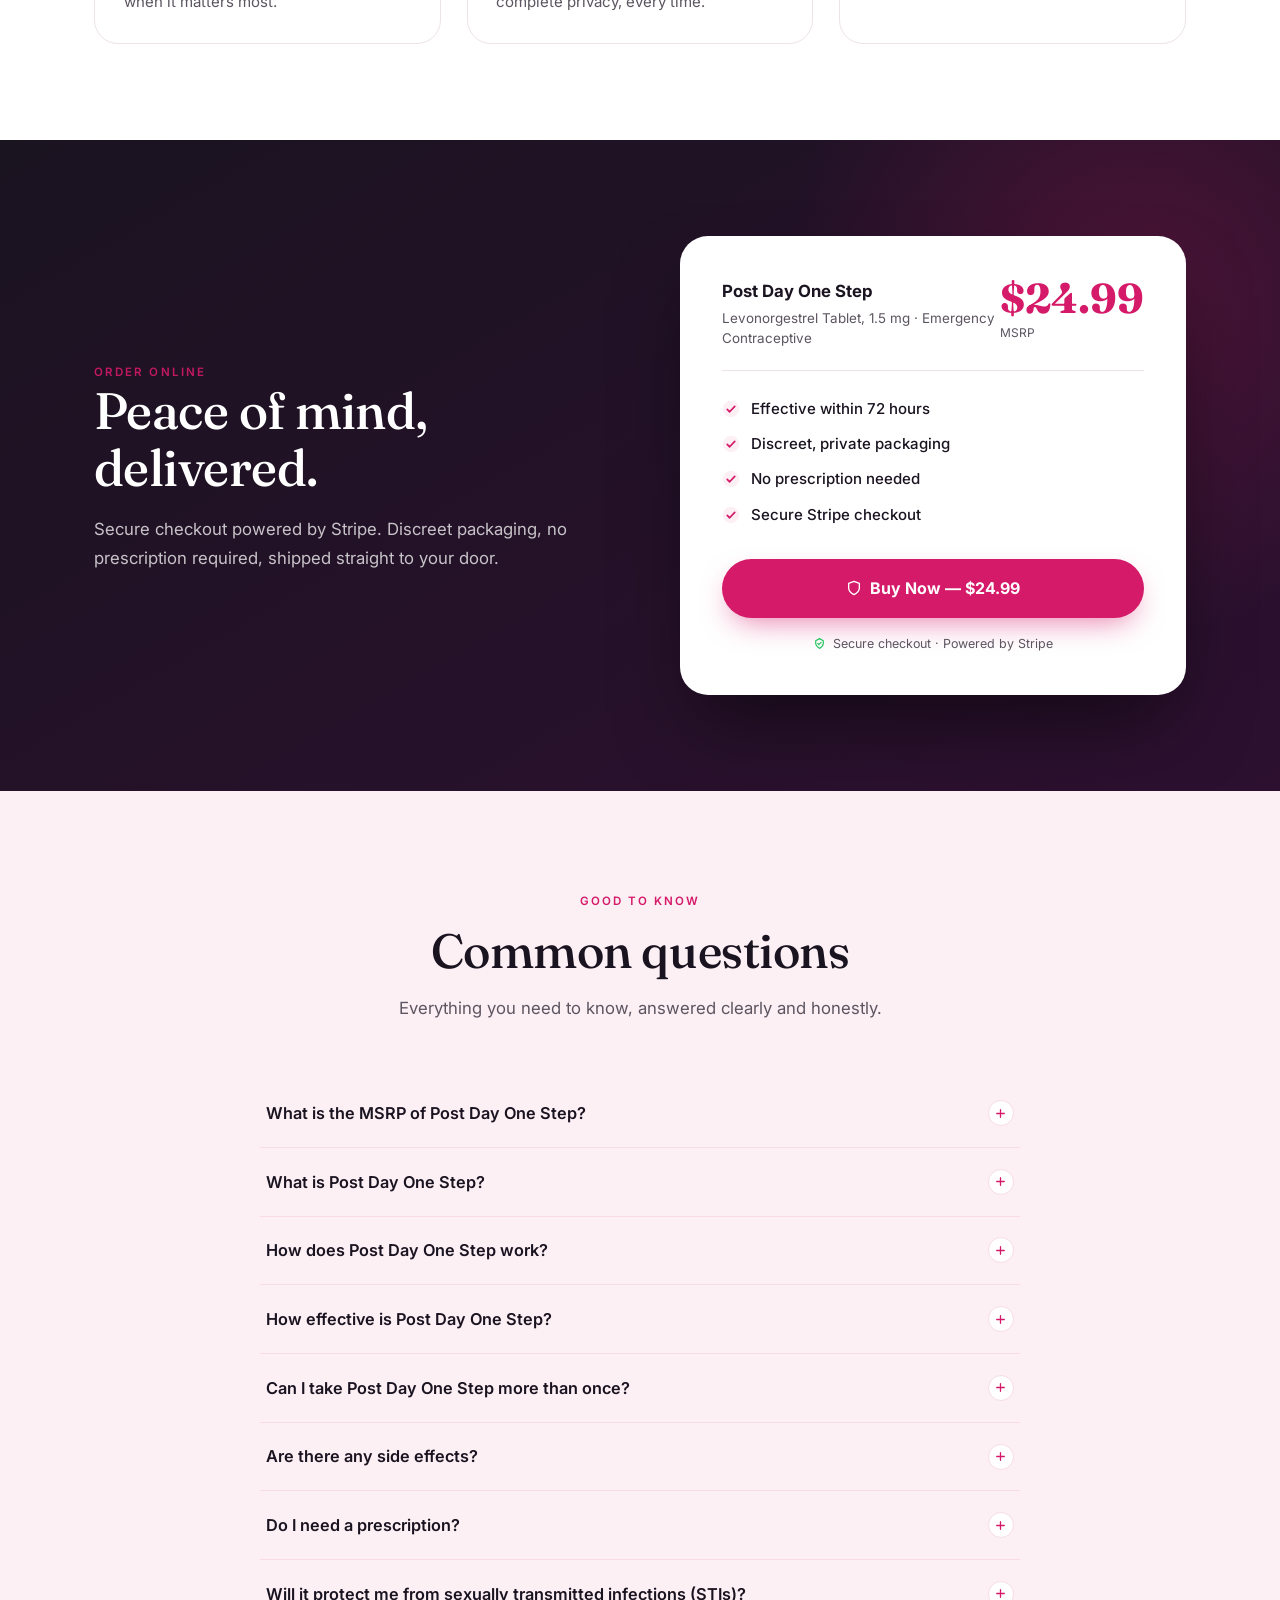
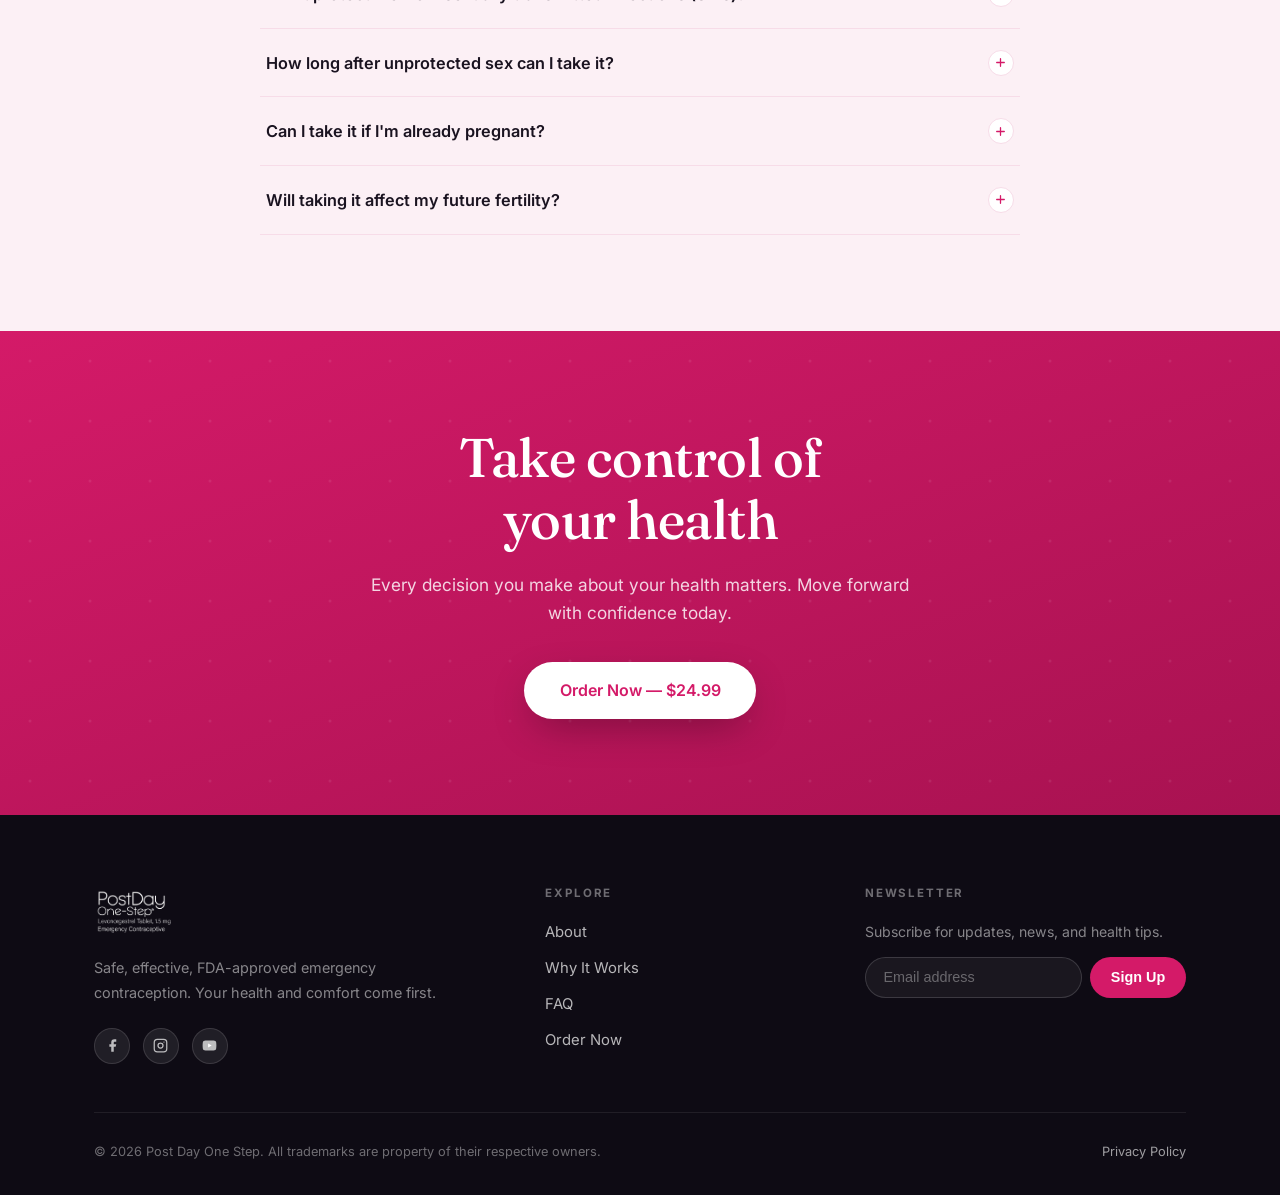
==== commit 9429dcff: "Redesign + ADA + consent management + remove Amazon - Homepage: full visual redesign — animated hero" ====
--- a/index.html
+++ b/index.html
@@ -11,212 +11,362 @@
 <meta property="og:description" content="Safe, discreet, FDA-approved emergency contraception. Effective within 72 hours. No prescription needed.">
 <meta property="og:image" content="assets/product.jpg">
 <meta property="og:type" content="website">
+
+<!-- Fonts -->
 <link rel="preconnect" href="https://fonts.googleapis.com">
 <link rel="preconnect" href="https://fonts.gstatic.com" crossorigin>
-<link href="https://fonts.googleapis.com/css2?family=Fraunces:opsz,wght@9..144,400;9..144,500;9..144,600&family=Inter:wght@400;500;600;700&display=swap" rel="stylesheet">
+<link href="https://fonts.googleapis.com/css2?family=Fraunces:ital,opsz,wght@0,9..144,400;0,9..144,500;0,9..144,600;1,9..144,400;1,9..144,500&family=Inter:wght@400;500;600;700&display=swap" rel="stylesheet">
+
 <!-- Stripe Buy Button -->
 <script async src="https://js.stripe.com/v3/buy-button.js"></script>
+
+<!-- ============================================================
+  ADA COMPLIANCE — UserWay Accessibility Widget
+  Replace REPLACE_WITH_USERWAY_ACCOUNT_ID with your UserWay
+  account ID from app.userway.org → Settings → Installation
+  ============================================================ -->
+<script>(function(d){var s=d.createElement('script');s.setAttribute('data-account','REPLACE_WITH_USERWAY_ACCOUNT_ID');s.setAttribute('src','https://cdn.userway.org/widget.js');(d.body||d.head).appendChild(s)})(document)</script>
+
+<!-- ============================================================
+  CONSENT MANAGEMENT — CookieYes
+  Replace the src URL with your site-specific snippet from
+  app.cookieyes.com → My Websites → Get Script
+  ============================================================ -->
+<script id="cookieyes" type="text/javascript" src="https://cdn-cookieyes.com/client_data/REPLACE_WITH_COOKIEYES_SITE_ID/script.js"></script>
+
 <link rel="stylesheet" href="assets/site.css">
 <style>
-:root{
-  --magenta:#D41A68;
-  --magenta-dark:#A81251;
-  --ink:#1A1320;
-  --ink-soft:#5C5560;
-  --blush:#FCF0F5;
-  --blush-deep:#F7DCE8;
-  --white:#FFFFFF;
-  --line:#EDE3E9;
-  --radius:18px;
-  --shadow:0 18px 50px -20px rgba(212,26,104,.28);
-}
-*{box-sizing:border-box;margin:0;padding:0}
-html{scroll-behavior:smooth}
-body{
-  font-family:'Inter',system-ui,sans-serif;
-  color:var(--ink);
-  background:var(--white);
-  line-height:1.6;
-  -webkit-font-smoothing:antialiased;
-}
-h1,h2,h3{font-family:'Fraunces',Georgia,serif;font-weight:500;line-height:1.1;letter-spacing:-.01em}
-img{max-width:100%;display:block}
-a{color:inherit;text-decoration:none}
-.wrap{max-width:1140px;margin:0 auto;padding:0 24px}
-.eyebrow{
-  font-family:'Inter';font-size:.72rem;font-weight:600;text-transform:uppercase;
-  letter-spacing:.18em;color:var(--magenta);
-}
-
-/* ---------- Buttons ---------- */
-.btn{
-  display:inline-flex;align-items:center;gap:.5rem;justify-content:center;
-  background:var(--magenta);color:#fff;font-weight:600;font-size:1rem;
-  padding:1rem 2.2rem;border-radius:100px;transition:transform .2s ease,box-shadow .2s ease,background .2s ease;
-  box-shadow:0 10px 30px -10px rgba(212,26,104,.6);
-}
-.btn:hover{background:var(--magenta-dark);transform:translateY(-2px);box-shadow:0 16px 36px -10px rgba(212,26,104,.7)}
-.btn:focus-visible{outline:3px solid var(--magenta);outline-offset:3px}
-.btn-ghost{background:transparent;color:var(--magenta);border:1.5px solid var(--blush-deep);box-shadow:none}
-.btn-ghost:hover{background:var(--blush);color:var(--magenta-dark);transform:translateY(-2px)}
-
-/* ---------- Header ---------- */
-header{
-  position:sticky;top:0;z-index:50;background:rgba(255,255,255,.88);
-  backdrop-filter:blur(12px);border-bottom:1px solid var(--line);
-}
-.nav{display:flex;align-items:center;justify-content:space-between;height:74px}
-.nav img{height:40px;width:auto}
-.nav-links{display:flex;align-items:center;gap:2rem}
-.nav-links a{font-size:.92rem;font-weight:500;color:var(--ink-soft);transition:color .2s}
-.nav-links a:hover{color:var(--magenta)}
-.nav .btn{padding:.65rem 1.4rem;font-size:.9rem}
-.nav-toggle{display:none}
-
-/* ---------- Hero ---------- */
+/* ---- Hero ---- */
 .hero{
   position:relative;overflow:hidden;
-  background:radial-gradient(120% 100% at 100% 0%,var(--blush) 0%,var(--white) 55%);
-}
-.hero-grid{display:grid;grid-template-columns:1.05fr .95fr;gap:3rem;align-items:center;padding:5rem 0 5.5rem}
-.hero h1{font-size:clamp(2.6rem,5.5vw,4.2rem);margin:1.2rem 0 1.4rem}
+  background:var(--white);
+}
+.hero::before{
+  content:'';position:absolute;inset:0;
+  background:radial-gradient(ellipse 80% 90% at 75% 0%,var(--blush) 0%,transparent 65%);
+  pointer-events:none;
+}
+.hero-grid{
+  display:grid;grid-template-columns:1fr 1fr;
+  gap:4rem;align-items:center;padding:6rem 0 5rem;
+  position:relative;
+}
+.hero-eyebrow{
+  display:inline-flex;align-items:center;gap:.55rem;
+  background:var(--blush);border:1px solid var(--blush-deep);
+  border-radius:100px;padding:.38rem .9rem .38rem .55rem;
+  font-size:.72rem;font-weight:600;text-transform:uppercase;
+  letter-spacing:.15em;color:var(--magenta);margin-bottom:1.4rem;
+}
+.hero-eyebrow-dot{
+  width:7px;height:7px;border-radius:50%;background:var(--magenta);
+  animation:pulse 2.2s ease-in-out infinite;
+}
+@keyframes pulse{0%,100%{transform:scale(1);opacity:1}50%{transform:scale(1.5);opacity:.6}}
+.hero h1{
+  font-size:clamp(2.8rem,5.5vw,4.6rem);
+  line-height:1.06;letter-spacing:-.025em;
+  margin-bottom:1.4rem;
+}
 .hero h1 em{font-style:italic;color:var(--magenta)}
-.hero p{font-size:1.15rem;color:var(--ink-soft);max-width:30rem;margin-bottom:2rem}
-.hero-cta{display:flex;flex-wrap:wrap;gap:1rem;align-items:center}
-.hero-price{font-weight:600;color:var(--ink);font-size:.95rem}
-.hero-price b{font-family:'Fraunces';font-size:1.5rem;color:var(--magenta);font-weight:600}
-.hero-media{position:relative}
-.hero-media img{border-radius:var(--radius);box-shadow:var(--shadow);width:100%;object-fit:cover;aspect-ratio:4/3}
+.hero-sub{
+  font-size:1.12rem;color:var(--ink-soft);
+  max-width:29rem;line-height:1.75;margin-bottom:2.2rem;
+}
+.hero-cta{display:flex;flex-wrap:wrap;gap:.9rem;align-items:center}
+.pill-tag{
+  display:inline-flex;align-items:center;gap:.4rem;
+  background:var(--blush);color:var(--ink);
+  border-radius:100px;padding:.55rem 1rem;
+  font-size:.88rem;font-weight:600;border:1px solid var(--blush-deep);
+}
+.pill-tag b{color:var(--magenta);font-family:'Fraunces';font-size:1.15rem}
+
+.hero-media{position:relative;padding:.5rem}
+.hero-media img{
+  border-radius:28px;width:100%;object-fit:cover;
+  aspect-ratio:4/3;
+  box-shadow:0 40px 80px -24px rgba(212,26,104,.28),0 0 0 1px var(--blush-deep);
+}
 .hero-badge{
-  position:absolute;bottom:-18px;left:-18px;background:#fff;border-radius:14px;
-  padding:.9rem 1.2rem;box-shadow:0 14px 34px -12px rgba(26,19,32,.22);
-  display:flex;align-items:center;gap:.7rem;border:1px solid var(--line);
-}
-.hero-badge .dot{width:34px;height:34px;border-radius:50%;background:var(--blush);display:grid;place-items:center;color:var(--magenta);font-weight:700}
-.hero-badge small{display:block;font-size:.72rem;color:var(--ink-soft);text-transform:uppercase;letter-spacing:.08em}
-.hero-badge strong{font-size:.95rem}
-
-/* ---------- Trust strip ---------- */
-.trust{border-top:1px solid var(--line);border-bottom:1px solid var(--line);background:var(--white)}
-.trust-row{display:flex;flex-wrap:wrap;justify-content:center;gap:2.5rem;padding:1.4rem 0;text-align:center}
-.trust-row span{font-size:.88rem;font-weight:500;color:var(--ink-soft);display:flex;align-items:center;gap:.5rem}
-.trust-row span::before{content:"";width:7px;height:7px;border-radius:50%;background:var(--magenta)}
-
-/* ---------- Section base ---------- */
-section.block{padding:5.5rem 0}
-.section-head{max-width:38rem;margin-bottom:3rem}
+  position:absolute;bottom:-10px;left:-16px;
+  background:#fff;border-radius:16px;
+  padding:1rem 1.3rem;
+  box-shadow:0 20px 50px -14px rgba(26,19,32,.2);
+  display:flex;align-items:center;gap:.8rem;
+  border:1px solid var(--line);min-width:170px;
+}
+.badge-icon{
+  width:38px;height:38px;border-radius:50%;
+  background:linear-gradient(135deg,var(--magenta) 0%,var(--magenta-dark) 100%);
+  display:grid;place-items:center;color:#fff;flex-shrink:0;
+  font-size:1.1rem;
+}
+.badge-text small{display:block;font-size:.68rem;color:var(--ink-soft);text-transform:uppercase;letter-spacing:.1em;margin-bottom:2px}
+.badge-text strong{font-size:.98rem;font-weight:700}
+
+.hero-float{
+  position:absolute;top:20px;right:-14px;
+  background:#fff;border-radius:14px;
+  padding:.75rem 1.1rem;border:1px solid var(--line);
+  box-shadow:0 10px 30px -10px rgba(26,19,32,.14);
+  font-size:.82rem;font-weight:600;display:flex;align-items:center;gap:.5rem;
+  color:var(--ink);
+}
+.hero-float-dot{width:8px;height:8px;border-radius:50%;background:#22C55E}
+
+/* ---- Trust strip ---- */
+.trust{border-top:1px solid var(--line);border-bottom:1px solid var(--line)}
+.trust-row{
+  display:flex;flex-wrap:wrap;justify-content:center;
+  gap:0;padding:0;
+}
+.trust-item{
+  display:flex;align-items:center;gap:.7rem;
+  padding:1.2rem 2.5rem;font-size:.88rem;font-weight:600;
+  color:var(--ink-soft);border-right:1px solid var(--line);
+}
+.trust-item:last-child{border-right:none}
+.trust-item svg{color:var(--magenta);flex-shrink:0}
+
+/* ---- Section base ---- */
+section.block{padding:6rem 0}
+.section-head{max-width:40rem;margin-bottom:3.5rem}
 .section-head.center{margin-left:auto;margin-right:auto;text-align:center}
-.section-head h2{font-size:clamp(2rem,3.8vw,2.9rem);margin:.7rem 0 1rem}
-.section-head p{color:var(--ink-soft);font-size:1.05rem}
-
-/* ---------- Choice / benefits ---------- */
+.section-head h2{font-size:clamp(2rem,3.8vw,3rem);margin:.6rem 0 1rem}
+.section-head p{color:var(--ink-soft);font-size:1.05rem;line-height:1.75}
+
+/* ---- Benefits / choice ---- */
 .choice{background:var(--blush)}
-.choice-grid{display:grid;grid-template-columns:1fr 1fr;gap:3.5rem;align-items:center}
-.choice-media img{border-radius:var(--radius);box-shadow:var(--shadow);aspect-ratio:1/1;object-fit:cover;width:100%}
-.benefits{list-style:none;display:grid;grid-template-columns:1fr 1fr;gap:1rem 1.6rem;margin-top:1.5rem}
-.benefits li{display:flex;gap:.7rem;font-size:.96rem;font-weight:500;align-items:flex-start}
-.benefits li svg{flex-shrink:0;margin-top:3px}
-.choice .price-tag{margin:2rem 0 1.5rem;display:flex;align-items:baseline;gap:.6rem}
-.choice .price-tag b{font-family:'Fraunces';font-size:2.4rem;color:var(--magenta);font-weight:600}
-.choice .price-tag span{color:var(--ink-soft);font-size:.9rem}
-
-/* ---------- Feature cards ---------- */
-.cards{display:grid;grid-template-columns:repeat(3,1fr);gap:1.8rem}
-.card{background:#fff;border:1px solid var(--line);border-radius:var(--radius);overflow:hidden;transition:transform .25s ease,box-shadow .25s ease}
-.card:hover{transform:translateY(-6px);box-shadow:var(--shadow)}
-.card img{aspect-ratio:16/11;object-fit:cover;width:100%}
-.card-body{padding:1.6rem}
+.choice-grid{display:grid;grid-template-columns:1fr 1fr;gap:5rem;align-items:center}
+.choice-media{position:relative}
+.choice-media img{
+  border-radius:28px;width:100%;aspect-ratio:3/4;
+  object-fit:cover;object-position:center top;
+  box-shadow:0 40px 80px -24px rgba(212,26,104,.22);
+}
+.choice-pill{
+  position:absolute;bottom:-20px;right:-20px;
+  background:#fff;border-radius:20px;padding:1.3rem 1.6rem;
+  box-shadow:0 20px 40px -14px rgba(26,19,32,.18);
+  border:1px solid var(--line);text-align:center;
+}
+.choice-pill b{font-family:'Fraunces';font-size:2.2rem;color:var(--magenta);display:block;line-height:1}
+.choice-pill span{font-size:.8rem;color:var(--ink-soft);font-weight:500}
+
+.benefits{list-style:none;display:grid;grid-template-columns:1fr 1fr;gap:1rem 2rem;margin:1.8rem 0 2.2rem}
+.benefits li{display:flex;gap:.7rem;font-size:.96rem;font-weight:500;align-items:center;color:var(--ink)}
+.benefits li svg{flex-shrink:0;color:var(--magenta)}
+.price-line{display:flex;align-items:baseline;gap:.5rem;margin-bottom:1.8rem}
+.price-line b{font-family:'Fraunces';font-size:2.6rem;color:var(--magenta);line-height:1}
+.price-line span{color:var(--ink-soft);font-size:.9rem}
+
+/* ---- Stats row ---- */
+.stats-section{padding:5rem 0;background:var(--ink)}
+.stats-row{display:grid;grid-template-columns:repeat(3,1fr);gap:0}
+.stat-item{
+  padding:3rem 2rem;text-align:center;
+  border-right:1px solid rgba(255,255,255,.1);
+}
+.stat-item:last-child{border-right:none}
+.stat-item b{
+  font-family:'Fraunces';font-size:4rem;color:var(--magenta);
+  display:block;line-height:1;margin-bottom:.4rem;
+}
+.stat-item span{color:rgba(255,255,255,.65);font-size:.92rem;line-height:1.5;display:block}
+
+/* ---- Feature cards ---- */
+.cards-section{background:var(--white)}
+.cards{display:grid;grid-template-columns:repeat(3,1fr);gap:1.6rem}
+.card{
+  background:#fff;border:1px solid var(--line);
+  border-radius:24px;overflow:hidden;
+  transition:transform .28s ease,box-shadow .28s ease,border-color .28s ease;
+}
+.card:hover{transform:translateY(-8px);box-shadow:0 30px 60px -20px rgba(212,26,104,.2);border-color:var(--blush-deep)}
+.card img{aspect-ratio:16/10;object-fit:cover;width:100%}
+.card-body{padding:1.8rem}
+.card-tag{
+  display:inline-flex;align-items:center;gap:.4rem;
+  background:var(--blush);color:var(--magenta);
+  font-size:.7rem;font-weight:700;text-transform:uppercase;letter-spacing:.12em;
+  border-radius:100px;padding:.3rem .8rem;margin-bottom:.9rem;
+}
 .card-body h3{font-size:1.3rem;margin-bottom:.5rem}
-.card-body p{font-size:.94rem;color:var(--ink-soft)}
-
-/* ---------- Buy / Stripe ---------- */
-.buy{background:linear-gradient(160deg,var(--magenta) 0%,var(--magenta-dark) 100%);color:#fff}
-.buy-grid{display:grid;grid-template-columns:1fr 1fr;gap:3.5rem;align-items:center}
-.buy h2{color:#fff;font-size:clamp(2rem,4vw,3rem)}
-.buy .eyebrow{color:var(--blush-deep)}
-.buy p{color:rgba(255,255,255,.85);margin:1rem 0 2rem;font-size:1.05rem}
-.buy-card{background:#fff;border-radius:24px;padding:2.4rem;color:var(--ink);box-shadow:0 30px 70px -25px rgba(0,0,0,.45)}
-.buy-card .price{display:flex;align-items:baseline;gap:.5rem;margin-bottom:.3rem}
-.buy-card .price b{font-family:'Fraunces';font-size:3rem;color:var(--magenta);font-weight:600}
-.buy-card .price s{color:var(--ink-soft);font-size:1.1rem}
-.buy-card .pname{font-weight:600;font-size:1.05rem;margin-bottom:.2rem}
-.buy-card .pdesc{color:var(--ink-soft);font-size:.9rem;margin-bottom:1.6rem}
-.buy-card ul{list-style:none;margin-bottom:1.8rem;display:grid;gap:.6rem}
-.buy-card ul li{display:flex;gap:.6rem;font-size:.92rem;align-items:center}
-.stripe-slot{min-height:48px}
-.buy-fallback{display:block}
-.buy-note{font-size:.78rem;color:var(--ink-soft);margin-top:1.1rem;text-align:center}
-.amazon-link{margin-top:1.4rem;text-align:center}
-.amazon-link img{height:42px;margin:0 auto;opacity:.9;transition:opacity .2s}
-.amazon-link img:hover{opacity:1}
-
-/* ---------- FAQ ---------- */
-.faq{max-width:780px;margin:0 auto}
-.faq details{border-bottom:1px solid var(--line);padding:.4rem 0}
+.card-body p{font-size:.94rem;color:var(--ink-soft);line-height:1.7}
+
+/* ---- Buy / Stripe ---- */
+.buy{
+  background:linear-gradient(150deg,#1A1320 0%,#2D1030 100%);
+  color:#fff;position:relative;overflow:hidden;
+}
+.buy::before{
+  content:'';position:absolute;
+  width:700px;height:700px;border-radius:50%;
+  background:radial-gradient(circle,rgba(212,26,104,.22) 0%,transparent 70%);
+  right:-200px;top:-200px;pointer-events:none;
+}
+.buy-grid{display:grid;grid-template-columns:1fr 1fr;gap:5rem;align-items:center;position:relative}
+.buy h2{color:#fff;font-size:clamp(2rem,4vw,3.2rem);line-height:1.1}
+.buy .eyebrow{color:rgba(212,26,104,.9);margin-bottom:1rem}
+.buy-sub{color:rgba(255,255,255,.75);font-size:1.05rem;line-height:1.75;margin:1.2rem 0 0}
+
+.buy-card{
+  background:#fff;border-radius:28px;
+  padding:2.6rem;color:var(--ink);
+  box-shadow:0 40px 80px -20px rgba(0,0,0,.55);
+}
+.buy-card-header{display:flex;justify-content:space-between;align-items:flex-start;margin-bottom:1.6rem;padding-bottom:1.4rem;border-bottom:1px solid var(--line)}
+.buy-card-name{font-weight:700;font-size:1.05rem;margin-bottom:.2rem}
+.buy-card-desc{color:var(--ink-soft);font-size:.84rem;line-height:1.5}
+.buy-price b{font-family:'Fraunces';font-size:2.6rem;color:var(--magenta);line-height:1;display:block}
+.buy-price small{font-size:.75rem;color:var(--ink-soft)}
+.buy-features{list-style:none;margin-bottom:2rem;display:grid;gap:.7rem}
+.buy-features li{
+  display:flex;align-items:center;gap:.7rem;
+  font-size:.94rem;font-weight:500;
+}
+.buy-features li svg{color:var(--magenta);flex-shrink:0}
+.stripe-slot{min-height:52px;margin-bottom:.6rem}
+.buy-btn-fallback{
+  display:flex;width:100%;align-items:center;justify-content:center;gap:.5rem;
+  background:var(--magenta);color:#fff;font-weight:700;font-size:1rem;
+  padding:1.05rem;border-radius:100px;margin-top:.4rem;
+  box-shadow:0 12px 30px -10px rgba(212,26,104,.6);
+  transition:background .2s,transform .2s,box-shadow .2s;
+}
+.buy-btn-fallback:hover{background:var(--magenta-dark);transform:translateY(-2px);box-shadow:0 18px 36px -10px rgba(212,26,104,.7)}
+.buy-secure{
+  display:flex;align-items:center;justify-content:center;gap:.45rem;
+  font-size:.78rem;color:var(--ink-soft);margin-top:1rem;
+}
+.buy-secure svg{color:#22C55E}
+
+/* ---- FAQ ---- */
+.faq-section{background:var(--blush)}
+.faq{max-width:760px;margin:0 auto}
+.faq details{
+  border-bottom:1px solid var(--blush-deep);
+}
 .faq summary{
-  cursor:pointer;list-style:none;padding:1.2rem .2rem;font-weight:600;font-size:1.05rem;
-  display:flex;justify-content:space-between;align-items:center;gap:1rem;transition:color .2s;
+  cursor:pointer;list-style:none;
+  padding:1.3rem .4rem;font-weight:600;font-size:1.02rem;
+  display:flex;justify-content:space-between;align-items:center;gap:1rem;
+  transition:color .2s;color:var(--ink);
 }
 .faq summary:hover{color:var(--magenta)}
 .faq summary::-webkit-details-marker{display:none}
-.faq summary .ico{flex-shrink:0;width:24px;height:24px;border-radius:50%;border:1.5px solid var(--blush-deep);display:grid;place-items:center;color:var(--magenta);transition:transform .25s,background .2s}
-.faq details[open] summary .ico{transform:rotate(45deg);background:var(--blush)}
-.faq details p{padding:0 .2rem 1.3rem;color:var(--ink-soft);font-size:.97rem;max-width:90%}
-
-/* ---------- CTA banner ---------- */
-.cta-banner{text-align:center;padding:5rem 0}
-.cta-banner h2{font-size:clamp(2rem,4vw,3rem);max-width:30rem;margin:0 auto 1.4rem}
-.cta-banner p{color:var(--ink-soft);max-width:34rem;margin:0 auto 2rem;font-size:1.05rem}
-
-/* ---------- Footer ---------- */
-footer{background:var(--ink);color:#fff;padding:4rem 0 2rem}
-.foot-grid{display:grid;grid-template-columns:1.4fr 1fr 1fr;gap:3rem;margin-bottom:3rem}
-.foot-grid img{height:54px;filter:brightness(0) invert(1);margin-bottom:1.2rem}
-.foot-grid p{color:rgba(255,255,255,.6);font-size:.92rem;max-width:24rem}
-.foot-col h4{font-family:'Inter';font-size:.78rem;text-transform:uppercase;letter-spacing:.14em;color:rgba(255,255,255,.5);margin-bottom:1.1rem;font-weight:600}
-.foot-col a{display:block;color:rgba(255,255,255,.78);font-size:.94rem;margin-bottom:.7rem;transition:color .2s}
+.faq summary .faq-ico{
+  flex-shrink:0;width:26px;height:26px;border-radius:50%;
+  border:1.5px solid var(--blush-deep);display:grid;place-items:center;
+  color:var(--magenta);transition:transform .25s,background .2s,border-color .2s;
+  background:#fff;
+}
+.faq details[open] summary{color:var(--magenta)}
+.faq details[open] summary .faq-ico{transform:rotate(45deg);background:var(--magenta);border-color:var(--magenta);color:#fff}
+.faq details p{
+  padding:.2rem 2.4rem 1.4rem .4rem;
+  color:var(--ink-soft);font-size:.97rem;line-height:1.75;
+}
+
+/* ---- CTA banner ---- */
+.cta-banner{
+  text-align:center;padding:6rem 0;
+  background:linear-gradient(160deg,var(--magenta) 0%,var(--magenta-dark) 100%);
+  color:#fff;position:relative;overflow:hidden;
+}
+.cta-banner::before{
+  content:'';position:absolute;inset:0;
+  background:url("data:image/svg+xml,%3Csvg width='60' height='60' viewBox='0 0 60 60' xmlns='http://www.w3.org/2000/svg'%3E%3Ccircle cx='30' cy='30' r='1.5' fill='rgba(255,255,255,0.08)'/%3E%3C/svg%3E");
+  pointer-events:none;
+}
+.cta-banner h2{color:#fff;font-size:clamp(2.2rem,4.5vw,3.4rem);max-width:28rem;margin:0 auto 1.2rem;position:relative}
+.cta-banner p{color:rgba(255,255,255,.82);max-width:34rem;margin:0 auto 2.2rem;font-size:1.08rem;position:relative}
+.btn-white{background:#fff;color:var(--magenta);box-shadow:0 14px 40px -10px rgba(0,0,0,.35);position:relative}
+.btn-white:hover{background:#fff;color:var(--magenta-dark);transform:translateY(-2px)}
+
+/* ---- Footer ---- */
+footer{background:#0E0B14;color:#fff;padding:4.5rem 0 2rem}
+.foot-grid{display:grid;grid-template-columns:1.5fr 1fr 1fr;gap:3.5rem;margin-bottom:3rem}
+.foot-brand img{height:50px;filter:brightness(0) invert(1);margin-bottom:1.2rem}
+.foot-brand p{color:rgba(255,255,255,.5);font-size:.9rem;line-height:1.7;max-width:22rem}
+.foot-socials{display:flex;gap:.8rem;margin-top:1.4rem}
+.foot-social{
+  width:36px;height:36px;border-radius:50%;
+  background:rgba(255,255,255,.08);border:1px solid rgba(255,255,255,.12);
+  display:grid;place-items:center;color:rgba(255,255,255,.7);
+  transition:background .2s,color .2s;
+}
+.foot-social:hover{background:var(--magenta);color:#fff;border-color:var(--magenta)}
+.foot-col h4{
+  font-family:'Inter';font-size:.72rem;text-transform:uppercase;
+  letter-spacing:.16em;color:rgba(255,255,255,.4);
+  margin-bottom:1.3rem;font-weight:700;
+}
+.foot-col a{
+  display:block;color:rgba(255,255,255,.7);
+  font-size:.93rem;margin-bottom:.75rem;transition:color .2s;
+}
 .foot-col a:hover{color:var(--magenta)}
-.newsletter{display:flex;gap:.5rem;margin-top:.4rem}
-.newsletter input{flex:1;padding:.7rem 1rem;border-radius:100px;border:1px solid rgba(255,255,255,.2);background:rgba(255,255,255,.06);color:#fff;font-size:.9rem}
-.newsletter input::placeholder{color:rgba(255,255,255,.4)}
-.newsletter button{background:var(--magenta);color:#fff;border:none;border-radius:100px;padding:.7rem 1.3rem;font-weight:600;cursor:pointer;font-size:.9rem;transition:background .2s}
+.newsletter{display:flex;gap:.5rem;margin-top:.2rem}
+.newsletter input{
+  flex:1;padding:.72rem 1.1rem;border-radius:100px;
+  border:1px solid rgba(255,255,255,.15);
+  background:rgba(255,255,255,.05);color:#fff;font-size:.9rem;
+}
+.newsletter input::placeholder{color:rgba(255,255,255,.35)}
+.newsletter input:focus{outline:2px solid var(--magenta);outline-offset:0;border-color:transparent}
+.newsletter button{
+  background:var(--magenta);color:#fff;border:none;
+  border-radius:100px;padding:.72rem 1.3rem;
+  font-weight:700;cursor:pointer;font-size:.9rem;
+  transition:background .2s;white-space:nowrap;
+}
 .newsletter button:hover{background:var(--magenta-dark)}
-.foot-bottom{border-top:1px solid rgba(255,255,255,.12);padding-top:1.6rem;display:flex;justify-content:space-between;flex-wrap:wrap;gap:1rem;font-size:.82rem;color:rgba(255,255,255,.5)}
-.foot-bottom a{color:rgba(255,255,255,.7)}
-
-/* ---------- Reveal animation ---------- */
-.reveal{opacity:0;transform:translateY(24px);transition:opacity .7s ease,transform .7s ease}
+.foot-bottom{
+  border-top:1px solid rgba(255,255,255,.08);padding-top:1.8rem;
+  display:flex;justify-content:space-between;flex-wrap:wrap;
+  gap:1rem;font-size:.8rem;color:rgba(255,255,255,.4);
+}
+.foot-bottom a{color:rgba(255,255,255,.6);transition:color .2s}
+.foot-bottom a:hover{color:var(--magenta)}
+
+/* ---- Reveal ---- */
+.reveal{opacity:0;transform:translateY(28px);transition:opacity .75s ease,transform .75s ease}
 .reveal.in{opacity:1;transform:none}
-
-/* ---------- Responsive ---------- */
+.reveal-d1{transition-delay:.1s}
+.reveal-d2{transition-delay:.2s}
+.reveal-d3{transition-delay:.3s}
+
+/* ---- Responsive ---- */
+@media(max-width:1000px){
+  .choice-grid{gap:3rem}
+  .buy-grid{gap:3rem}
+}
 @media(max-width:860px){
-  .nav-links{
-    position:fixed;inset:74px 0 auto 0;background:#fff;flex-direction:column;
-    align-items:flex-start;gap:0;padding:1rem 24px 1.5rem;border-bottom:1px solid var(--line);
-    transform:translateY(-130%);transition:transform .3s ease;box-shadow:0 20px 40px -20px rgba(0,0,0,.2);
-  }
-  .nav-links.open{transform:none}
-  .nav-links a{padding:.8rem 0;width:100%;border-bottom:1px solid var(--line)}
-  .nav-links .btn{margin-top:.8rem;width:100%}
-  .nav-toggle{display:flex;flex-direction:column;gap:5px;background:none;border:none;cursor:pointer;padding:8px}
-  .nav-toggle span{width:24px;height:2px;background:var(--ink);border-radius:2px;transition:.3s}
-  .nav-toggle.open span:nth-child(1){transform:translateY(7px) rotate(45deg)}
-  .nav-toggle.open span:nth-child(2){opacity:0}
-  .nav-toggle.open span:nth-child(3){transform:translateY(-7px) rotate(-45deg)}
   .hero-grid,.choice-grid,.buy-grid{grid-template-columns:1fr;gap:2.5rem}
-  .hero-grid{padding:3rem 0 4rem}
+  .hero-grid{padding:3.5rem 0 4rem}
   .hero-media{order:-1}
+  .hero-float{display:none}
+  .choice-pill{right:0;bottom:-14px}
   .cards{grid-template-columns:1fr}
-  .foot-grid{grid-template-columns:1fr;gap:2rem}
-  section.block{padding:4rem 0}
-}
-@media(max-width:520px){
+  .stats-row{grid-template-columns:1fr;gap:0}
+  .stat-item{border-right:none;border-bottom:1px solid rgba(255,255,255,.1);padding:2.2rem}
+  .stat-item:last-child{border-bottom:none}
+  .foot-grid{grid-template-columns:1fr;gap:2.5rem}
+  .trust-row{flex-direction:column;align-items:center;gap:0}
+  .trust-item{border-right:none;border-bottom:1px solid var(--line);width:100%;justify-content:center}
+  .trust-item:last-child{border-bottom:none}
+  section.block{padding:4.5rem 0}
+}
+@media(max-width:540px){
   .benefits{grid-template-columns:1fr}
-  .trust-row{gap:1rem 1.6rem}
+  .hero h1{font-size:2.6rem}
 }
 @media(prefers-reduced-motion:reduce){
   *{animation:none!important;transition:none!important}
   .reveal{opacity:1;transform:none}
+  .hero-eyebrow-dot{animation:none}
 }
 </style>
 </head>
@@ -224,14 +374,14 @@
 
 <header>
   <div class="wrap nav">
-    <a href="#top"><img src="assets/FullLogo.png" alt="Post Day One Step"></a>
-    <nav class="nav-links" id="navLinks">
+    <a href="#top" aria-label="Post Day One Step Home"><img src="assets/FullLogo.png" alt="Post Day One Step"></a>
+    <nav class="nav-links" id="navLinks" aria-label="Main navigation">
       <a href="/about/">About</a>
       <a href="#choice">Why It Works</a>
       <a href="/faq/">FAQ</a>
       <a href="#buy" class="btn">Order Now</a>
     </nav>
-    <button class="nav-toggle" id="navToggle" aria-label="Menu" aria-expanded="false">
+    <button class="nav-toggle" id="navToggle" aria-label="Open menu" aria-expanded="false" aria-controls="navLinks">
       <span></span><span></span><span></span>
     </button>
   </div>
@@ -239,49 +389,74 @@
 
 <main id="top">
 
-<!-- HERO -->
-<section class="hero">
+<!-- ══════════ HERO ══════════ -->
+<section class="hero" aria-label="Hero">
   <div class="wrap hero-grid">
     <div class="hero-copy reveal">
-      <span class="eyebrow">Your Health Comes First</span>
+      <div class="hero-eyebrow" role="text">
+        <span class="hero-eyebrow-dot" aria-hidden="true"></span>
+        Your Health Comes First
+      </div>
       <h1>We're <em>here</em><br>for you.</h1>
-      <p>Post Day One Step offers peace of mind with safe and effective emergency contraception, because your health and comfort come first.</p>
+      <p class="hero-sub">Post Day One Step offers peace of mind with safe and effective emergency contraception, because your health and comfort come first.</p>
       <div class="hero-cta">
         <a href="#buy" class="btn">Order Now</a>
-        <span class="hero-price">From <b>$24.99</b></span>
-      </div>
-    </div>
-    <div class="hero-media reveal">
-      <img src="assets/product.jpg" alt="Post Day One Step emergency contraceptive packaging" width="1400" height="934">
-      <div class="hero-badge">
-        <div class="dot">✓</div>
-        <div><small>Effective within</small><strong>72 hours</strong></div>
+        <span class="pill-tag">From <b>$24.99</b></span>
+      </div>
+    </div>
+    <div class="hero-media reveal reveal-d1">
+      <img src="assets/product.jpg" alt="Post Day One Step emergency contraceptive box" width="1400" height="934">
+      <div class="hero-badge" aria-label="Effective within 72 hours">
+        <div class="badge-icon" aria-hidden="true">✓</div>
+        <div class="badge-text">
+          <small>Effective within</small>
+          <strong>72 hours</strong>
+        </div>
+      </div>
+      <div class="hero-float" aria-hidden="true">
+        <span class="hero-float-dot"></span>FDA-Approved
       </div>
     </div>
   </div>
 </section>
 
-<!-- TRUST STRIP -->
-<div class="trust">
+<!-- ══════════ TRUST STRIP ══════════ -->
+<div class="trust" role="region" aria-label="Product credentials">
   <div class="wrap trust-row">
-    <span>FDA-approved</span>
-    <span>No prescription needed</span>
-    <span>Discreet packaging</span>
-    <span>One-dose solution</span>
+    <div class="trust-item">
+      <svg width="18" height="18" viewBox="0 0 24 24" fill="none" aria-hidden="true"><path d="M9 12l2 2 4-4M12 3l7 4v5c0 5-7 9-7 9S5 16 5 12V7l7-4z" stroke="currentColor" stroke-width="2" stroke-linecap="round" stroke-linejoin="round"/></svg>
+      FDA-Approved
+    </div>
+    <div class="trust-item">
+      <svg width="18" height="18" viewBox="0 0 24 24" fill="none" aria-hidden="true"><path d="M9 5H7a2 2 0 00-2 2v12a2 2 0 002 2h10a2 2 0 002-2V7a2 2 0 00-2-2h-2M9 5a2 2 0 002 2h2a2 2 0 002-2M9 5a2 2 0 012-2h2a2 2 0 012 2" stroke="currentColor" stroke-width="2" stroke-linecap="round" stroke-linejoin="round"/></svg>
+      No Prescription Needed
+    </div>
+    <div class="trust-item">
+      <svg width="18" height="18" viewBox="0 0 24 24" fill="none" aria-hidden="true"><rect x="3" y="11" width="18" height="11" rx="2" stroke="currentColor" stroke-width="2"/><path d="M7 11V7a5 5 0 0110 0v4" stroke="currentColor" stroke-width="2" stroke-linecap="round"/></svg>
+      Discreet Packaging
+    </div>
+    <div class="trust-item">
+      <svg width="18" height="18" viewBox="0 0 24 24" fill="none" aria-hidden="true"><circle cx="12" cy="12" r="9" stroke="currentColor" stroke-width="2"/><path d="M12 7v5l3 3" stroke="currentColor" stroke-width="2" stroke-linecap="round"/></svg>
+      One-Dose Solution
+    </div>
   </div>
 </div>
 
-<!-- CHOICE / BENEFITS -->
-<section class="block choice" id="choice">
+<!-- ══════════ BENEFITS ══════════ -->
+<section class="block choice" id="choice" aria-labelledby="choice-heading">
   <div class="wrap choice-grid">
     <div class="choice-media reveal">
-      <img src="assets/office-selfie.jpg" alt="Women smiling together">
-    </div>
-    <div class="choice-copy reveal">
+      <img src="assets/office-selfie.jpg" alt="Group of confident women smiling together">
+      <div class="choice-pill" aria-label="Up to 89% effective">
+        <b>89%</b>
+        <span>Effective</span>
+      </div>
+    </div>
+    <div class="choice-copy reveal reveal-d1">
       <span class="eyebrow">Your Health Matters Most</span>
-      <h2>Making the right choice</h2>
-      <p style="color:var(--ink-soft);margin-top:.8rem">At Post Day One Step, we believe in empowering you with options. Life may take unexpected turns, but with Post Day One Step, you have a safe and effective solution to prevent pregnancy after contraceptive failure or unprotected sex.</p>
-      <ul class="benefits">
+      <h2 id="choice-heading">Making the right choice</h2>
+      <p style="color:var(--ink-soft);line-height:1.8">At Post Day One Step, we believe in empowering you with options. Life may take unexpected turns, but with Post Day One Step, you have a safe and effective solution to prevent pregnancy after contraceptive failure or unprotected sex.</p>
+      <ul class="benefits" role="list">
         <li>{C} Effective within 72 hours</li>
         <li>{C} FDA-approved and safe</li>
         <li>{C} Available in-store and online</li>
@@ -291,39 +466,74 @@
         <li>{C} Won't affect future fertility</li>
         <li>{C} No prescription needed</li>
       </ul>
-      <div class="price-tag"><b>$24.99</b><span>MSRP · per pack</span></div>
+      <div class="price-line">
+        <b>$24.99</b>
+        <span>MSRP · per pack</span>
+      </div>
       <a href="#buy" class="btn">Order Now</a>
     </div>
   </div>
 </section>
 
-<!-- HOW IT HELPS -->
-<section class="block" id="how">
+<!-- ══════════ STATS ══════════ -->
+<section class="stats-section" aria-label="Key statistics">
+  <div class="wrap">
+    <div class="stats-row">
+      <div class="stat-item reveal">
+        <b>89%</b>
+        <span>Effective when taken<br>within 72 hours</span>
+      </div>
+      <div class="stat-item reveal reveal-d1">
+        <b>72h</b>
+        <span>Window for most<br>effective use</span>
+      </div>
+      <div class="stat-item reveal reveal-d2">
+        <b>1 Dose</b>
+        <span>Simple single-tablet<br>solution</span>
+      </div>
+    </div>
+  </div>
+</section>
+
+<!-- ══════════ FEATURE CARDS ══════════ -->
+<section class="block cards-section" id="how" aria-labelledby="how-heading">
   <div class="wrap">
     <div class="section-head center reveal">
       <span class="eyebrow">Take Control of Your Health</span>
-      <h2>One step at a time</h2>
+      <h2 id="how-heading">One step at a time</h2>
       <p>With the right support and access to safe solutions, you can move forward with confidence and peace of mind.</p>
     </div>
-    <div class="cards">
-      <article class="card reveal">
-        <img src="assets/laptop-woman.jpg" alt="Woman working at a laptop">
+    <div class="cards" role="list">
+      <article class="card reveal" role="listitem">
+        <img src="assets/laptop-woman.jpg" alt="Woman working calmly on a laptop">
         <div class="card-body">
-          <h3>Quick & reliable</h3>
-          <p>Provides fast and effective emergency contraception, giving you peace of mind when it matters.</p>
+          <div class="card-tag" aria-hidden="true">
+            <svg width="11" height="11" viewBox="0 0 24 24" fill="currentColor"><path d="M13 2L3 14h9l-1 8 10-12h-9l1-8z"/></svg>
+            Fast
+          </div>
+          <h3>Quick &amp; reliable</h3>
+          <p>Provides fast and effective emergency contraception, giving you peace of mind when it matters most.</p>
         </div>
       </article>
-      <article class="card reveal">
-        <img src="assets/hero-iwd.jpg" alt="Woman smiling outdoors">
+      <article class="card reveal reveal-d1" role="listitem">
+        <img src="assets/hero-iwd.jpg" alt="Woman smiling outdoors with confidence">
         <div class="card-body">
-          <h3>Discreet & convenient</h3>
-          <p>Available online and at your local ShopRite, with discreet packaging for complete privacy.</p>
+          <div class="card-tag" aria-hidden="true">
+            <svg width="11" height="11" viewBox="0 0 24 24" fill="none" stroke="currentColor" stroke-width="2.5"><rect x="3" y="11" width="18" height="11" rx="2"/><path d="M7 11V7a5 5 0 0110 0v4"/></svg>
+            Private
+          </div>
+          <h3>Discreet &amp; convenient</h3>
+          <p>Available online and at your local ShopRite with discreet packaging for complete privacy, every time.</p>
         </div>
       </article>
-      <article class="card reveal">
-        <img src="assets/two-women.jpg" alt="Two women walking together outdoors">
+      <article class="card reveal reveal-d2" role="listitem">
+        <img src="assets/two-women.jpg" alt="Two women walking together with ease">
         <div class="card-body">
-          <h3>Trusted & safe</h3>
+          <div class="card-tag" aria-hidden="true">
+            <svg width="11" height="11" viewBox="0 0 24 24" fill="none" stroke="currentColor" stroke-width="2.5"><path d="M9 12l2 2 4-4M12 3l7 4v5c0 5-7 9-7 9S5 16 5 12V7l7-4z"/></svg>
+            Trusted
+          </div>
+          <h3>Trusted &amp; safe</h3>
           <p>FDA-approved and trusted by thousands for its reliability and ease of use.</p>
         </div>
       </article>
@@ -331,75 +541,93 @@
   </div>
 </section>
 
-<!-- BUY / STRIPE -->
-<section class="block buy" id="buy">
+<!-- ══════════ BUY ══════════ -->
+<section class="block buy" id="buy" aria-labelledby="buy-heading">
   <div class="wrap buy-grid">
     <div class="buy-copy reveal">
       <span class="eyebrow">Order Online</span>
-      <h2>Peace of mind,<br>delivered.</h2>
-      <p>Secure checkout powered by Stripe. Discreet packaging, no prescription required, shipped straight to your door.</p>
-    </div>
-    <div class="buy-card reveal">
-      <div class="pname">Post Day One Step</div>
-      <div class="pdesc">Levonorgestrel Tablet, 1.5 mg · Emergency Contraceptive</div>
-      <div class="price"><b>$24.99</b><s>MSRP</s></div>
-      <ul>
-        <li>{Cm} Effective within 72 hours</li>
-        <li>{Cm} Discreet, private packaging</li>
-        <li>{Cm} No prescription needed</li>
+      <h2 id="buy-heading">Peace of mind,<br>delivered.</h2>
+      <p class="buy-sub">Secure checkout powered by Stripe. Discreet packaging, no prescription required, shipped straight to your door.</p>
+    </div>
+    <div class="buy-card reveal reveal-d1">
+      <div class="buy-card-header">
+        <div>
+          <div class="buy-card-name">Post Day One Step</div>
+          <div class="buy-card-desc">Levonorgestrel Tablet, 1.5 mg · Emergency Contraceptive</div>
+        </div>
+        <div class="buy-price">
+          <b>$24.99</b>
+          <small>MSRP</small>
+        </div>
+      </div>
+      <ul class="buy-features" role="list">
+        <li>{Cf} Effective within 72 hours</li>
+        <li>{Cf} Discreet, private packaging</li>
+        <li>{Cf} No prescription needed</li>
+        <li>{Cf} Secure Stripe checkout</li>
       </ul>
-
       <!-- ===== STRIPE BUY BUTTON =====
-           Replace the data-* values below with your real IDs from the
-           Stripe Dashboard → Payment Links / Buy Button.
-           Until then, the fallback button links to a Payment Link URL. -->
+           Replace data-* values from Stripe Dashboard → Buy Button
       <div class="stripe-slot">
         <stripe-buy-button
           buy-button-id="REPLACE_WITH_BUY_BUTTON_ID"
           publishable-key="pk_live_REPLACE_WITH_PUBLISHABLE_KEY">
         </stripe-buy-button>
       </div>
-      <!-- Fallback / alternative: a hosted Stripe Payment Link -->
-      <a href="https://buy.stripe.com/REPLACE_WITH_PAYMENT_LINK" class="btn buy-fallback" style="width:100%;margin-top:.4rem">Buy Now — $24.99</a>
-
-      <p class="buy-note">🔒 Secure checkout · Powered by Stripe</p>
-
-      <div class="amazon-link">
-        <a href="#" aria-label="Also available on Amazon"><img src="assets/amazon.png" alt="Available on Amazon"></a>
+      -->
+      <a href="https://buy.stripe.com/REPLACE_WITH_PAYMENT_LINK" class="buy-btn-fallback">
+        <svg width="16" height="16" viewBox="0 0 24 24" fill="none" aria-hidden="true"><path d="M12 22s8-4 8-10V5l-8-3-8 3v7c0 6 8 10 8 10z" stroke="currentColor" stroke-width="2" stroke-linecap="round" stroke-linejoin="round"/></svg>
+        Buy Now — $24.99
+      </a>
+      <div class="buy-secure">
+        <svg width="13" height="13" viewBox="0 0 24 24" fill="none" aria-hidden="true"><path d="M9 12l2 2 4-4M12 3l7 4v5c0 5-7 9-7 9S5 16 5 12V7l7-4z" stroke="currentColor" stroke-width="2.2" stroke-linecap="round" stroke-linejoin="round"/></svg>
+        Secure checkout · Powered by Stripe
       </div>
     </div>
   </div>
 </section>
 
-<!-- FAQ -->
-<section class="block" id="faq" style="background:var(--blush)">
+<!-- ══════════ FAQ ══════════ -->
+<section class="block faq-section" id="faq" aria-labelledby="faq-heading">
   <div class="wrap">
     <div class="section-head center reveal">
       <span class="eyebrow">Good to Know</span>
-      <h2>Common questions</h2>
-    </div>
-    <div class="faq reveal" id="faqList"></div>
+      <h2 id="faq-heading">Common questions</h2>
+      <p>Everything you need to know, answered clearly and honestly.</p>
+    </div>
+    <div class="faq reveal" id="faqList" role="list"></div>
   </div>
 </section>
 
-<!-- CTA BANNER -->
-<section class="cta-banner">
+<!-- ══════════ CTA BANNER ══════════ -->
+<section class="cta-banner" aria-label="Call to action">
   <div class="wrap reveal">
     <h2>Take control of your health</h2>
     <p>Every decision you make about your health matters. Move forward with confidence today.</p>
-    <a href="#buy" class="btn">Order Now</a>
+    <a href="#buy" class="btn btn-white">Order Now — $24.99</a>
   </div>
 </section>
 
 </main>
 
-<!-- FOOTER -->
-<footer>
+<!-- ══════════ FOOTER ══════════ -->
+<footer role="contentinfo">
   <div class="wrap">
     <div class="foot-grid">
-      <div>
+      <div class="foot-brand">
         <img src="assets/FullLogo.png" alt="Post Day One Step">
         <p>Safe, effective, FDA-approved emergency contraception. Your health and comfort come first.</p>
+        <div class="foot-socials">
+          <a href="#" class="foot-social" aria-label="Follow us on Facebook">
+            <svg width="15" height="15" viewBox="0 0 24 24" fill="currentColor" aria-hidden="true"><path d="M18 2h-3a5 5 0 00-5 5v3H7v4h3v8h4v-8h3l1-4h-4V7a1 1 0 011-1h3z"/></svg>
+          </a>
+          <a href="#" class="foot-social" aria-label="Follow us on Instagram">
+            <svg width="15" height="15" viewBox="0 0 24 24" fill="none" stroke="currentColor" stroke-width="2" aria-hidden="true"><rect x="2" y="2" width="20" height="20" rx="5"/><circle cx="12" cy="12" r="4"/><circle cx="17.5" cy="6.5" r="1" fill="currentColor" stroke="none"/></svg>
+          </a>
+          <a href="#" class="foot-social" aria-label="Follow us on YouTube">
+            <svg width="15" height="15" viewBox="0 0 24 24" fill="currentColor" aria-hidden="true"><path d="M22.54 6.42a2.78 2.78 0 00-1.95-1.96C18.88 4 12 4 12 4s-6.88 0-8.59.46A2.78 2.78 0 001.46 6.42 29 29 0 001 12a29 29 0 00.46 5.58 2.78 2.78 0 001.95 1.96C5.12 20 12 20 12 20s6.88 0 8.59-.46a2.78 2.78 0 001.95-1.96A29 29 0 0023 12a29 29 0 00-.46-5.58z"/><polygon points="9.75,15.02 15.5,12 9.75,8.98 9.75,15.02" fill="white"/></svg>
+          </a>
+        </div>
       </div>
       <div class="foot-col">
         <h4>Explore</h4>
@@ -410,8 +638,8 @@
       </div>
       <div class="foot-col">
         <h4>Newsletter</h4>
-        <p style="color:rgba(255,255,255,.6);font-size:.9rem;margin-bottom:.6rem">Subscribe for updates, news, and health tips.</p>
-        <form class="newsletter" onsubmit="return false">
+        <p style="color:rgba(255,255,255,.5);font-size:.88rem;margin-bottom:.8rem;line-height:1.6">Subscribe for updates, news, and health tips.</p>
+        <form class="newsletter" onsubmit="return false" aria-label="Newsletter signup">
           <input type="email" placeholder="Email address" aria-label="Email address" required>
           <button type="submit">Sign Up</button>
         </form>
@@ -425,13 +653,12 @@
 </footer>
 
 <script>
-// ---- Checkmark icon injection ----
-const ck='<svg width="20" height="20" viewBox="0 0 24 24" fill="none"><circle cx="12" cy="12" r="11" fill="#FCF0F5"/><path d="M7 12.5l3.2 3.2L17 8.5" stroke="#D41A68" stroke-width="2.2" stroke-linecap="round" stroke-linejoin="round"/></svg>';
-const ckm='<svg width="18" height="18" viewBox="0 0 24 24" fill="none"><circle cx="12" cy="12" r="11" fill="#FCF0F5"/><path d="M7 12.5l3.2 3.2L17 8.5" stroke="#D41A68" stroke-width="2.4" stroke-linecap="round" stroke-linejoin="round"/></svg>';
-document.body.innerHTML=document.body.innerHTML.replace(/\{C\}/g,ck).replace(/\{Cm\}/g,ckm);
-
-// ---- Mobile nav (shared) ----
-// ---- FAQ build ----
+// Checkmark icons
+const ck='<svg width="18" height="18" viewBox="0 0 24 24" fill="none" aria-hidden="true"><circle cx="12" cy="12" r="11" fill="#FCF0F5"/><path d="M7 12.5l3.2 3.2L17 8.5" stroke="#D41A68" stroke-width="2.2" stroke-linecap="round" stroke-linejoin="round"/></svg>';
+const ckf='<svg width="18" height="18" viewBox="0 0 24 24" fill="none" aria-hidden="true"><circle cx="12" cy="12" r="11" fill="var(--blush)"/><path d="M7 12.5l3.2 3.2L17 8.5" stroke="#D41A68" stroke-width="2.3" stroke-linecap="round" stroke-linejoin="round"/></svg>';
+document.body.innerHTML=document.body.innerHTML.replace(/\{C\}/g,ck).replace(/\{Cf\}/g,ckf);
+
+// FAQ
 const faqs=[
   ["What is the MSRP of Post Day One Step?","The Manufacturer's Suggested Retail Price (MSRP) for Post Day One Step is $24.99. Prices may vary slightly depending on the retailer or if purchasing online with added shipping options."],
   ["What is Post Day One Step?","Post Day One Step is an FDA-approved emergency contraceptive pill designed to prevent pregnancy after unprotected sex or contraceptive failure. It works best when taken within 72 hours of intercourse."],
@@ -439,21 +666,21 @@
   ["How effective is Post Day One Step?","When taken within 72 hours, Post Day One Step is up to 89% effective in preventing pregnancy. The sooner you take it, the more effective it is."],
   ["Can I take Post Day One Step more than once?","Yes, Post Day One Step can be used more than once. However, it is not meant for regular use as a primary form of contraception."],
   ["Are there any side effects?","Some users may experience mild side effects such as nausea, fatigue, dizziness, or headaches. These typically go away within 24 hours."],
-  ["Do I need a prescription for Post Day One Step?","No, Post Day One Step is available over the counter without a prescription at most pharmacies and can also be purchased online."],
+  ["Do I need a prescription?","No, Post Day One Step is available over the counter without a prescription at most pharmacies and online."],
   ["Will it protect me from sexually transmitted infections (STIs)?","No, Post Day One Step does not protect against sexually transmitted infections. It's important to use condoms to reduce the risk of STIs."],
   ["How long after unprotected sex can I take it?","Post Day One Step is most effective when taken within 72 hours (3 days) of unprotected sex, but it can be taken up to 5 days in some cases, though efficacy decreases over time."],
   ["Can I take it if I'm already pregnant?","No, Post Day One Step will not terminate an existing pregnancy. It works by preventing pregnancy before it starts."],
-  ["Will taking it affect my fertility?","No, taking Post Day One Step will not affect your future fertility or ability to conceive."]
+  ["Will taking it affect my future fertility?","No, taking Post Day One Step will not affect your future fertility or ability to conceive."]
 ];
-const plus='<span class="ico"><svg width="13" height="13" viewBox="0 0 24 24" fill="none"><path d="M12 5v14M5 12h14" stroke="currentColor" stroke-width="2.4" stroke-linecap="round"/></svg></span>';
-document.getElementById('faqList').innerHTML=faqs.map(([q,a])=>
-  `<details><summary>${q}${plus}</summary><p>${a}</p></details>`).join('');
-
-// ---- Year ----
-document.getElementById('yr').textContent=new Date().getFullYear();
-
-// ---- Scroll reveal ----
-const io=new IntersectionObserver(es=>es.forEach(e=>{if(e.isIntersecting){e.target.classList.add('in');io.unobserve(e.target)}}),{threshold:.12});
+const plus='<span class="faq-ico" aria-hidden="true"><svg width="13" height="13" viewBox="0 0 24 24" fill="none"><path d="M12 5v14M5 12h14" stroke="currentColor" stroke-width="2.4" stroke-linecap="round"/></svg></span>';
+const faqEl=document.getElementById('faqList');
+faqEl.innerHTML=faqs.map(([q,a],i)=>
+  `<details role="listitem"><summary>${q}${plus}</summary><p>${a}</p></details>`).join('');
+
+// Scroll reveal
+const io=new IntersectionObserver(es=>es.forEach(e=>{
+  if(e.isIntersecting){e.target.classList.add('in');io.unobserve(e.target)}
+}),{threshold:.1});
 document.querySelectorAll('.reveal').forEach(el=>io.observe(el));
 </script>
 <script src="assets/nav.js"></script>
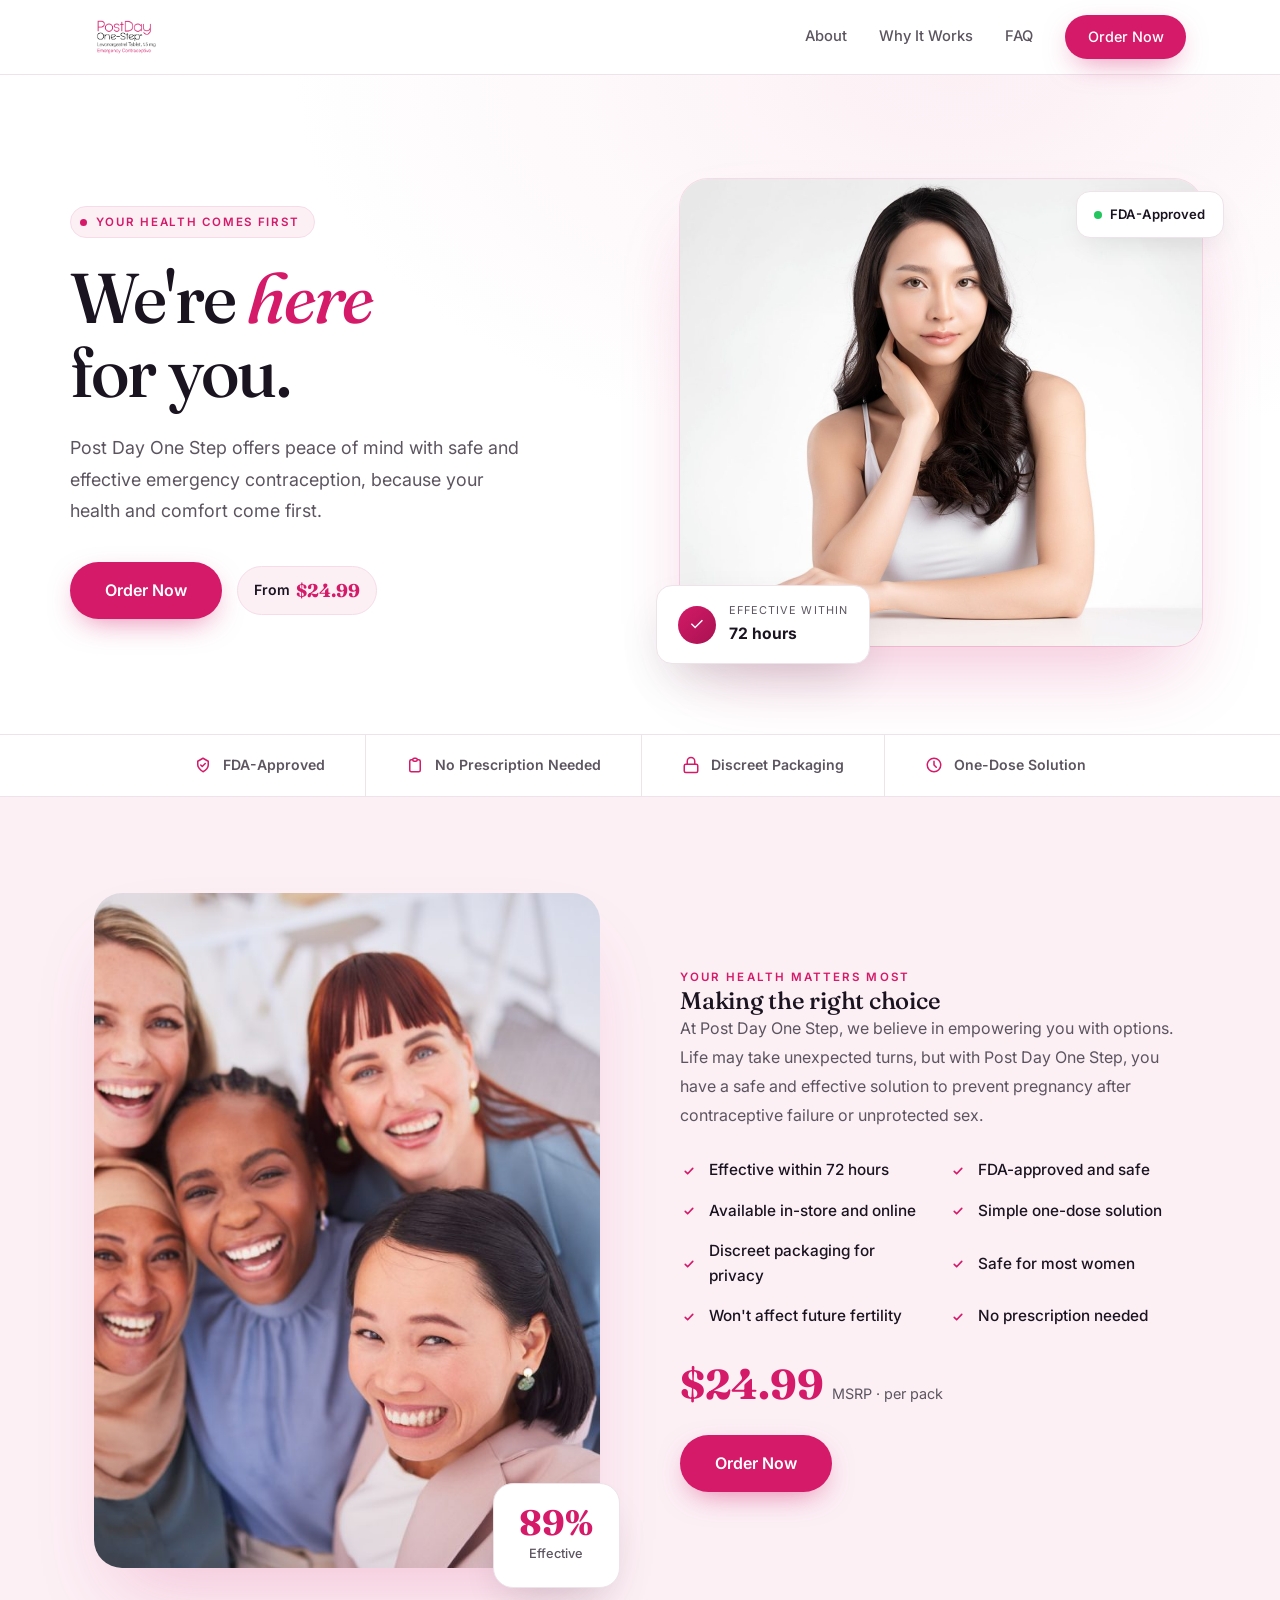
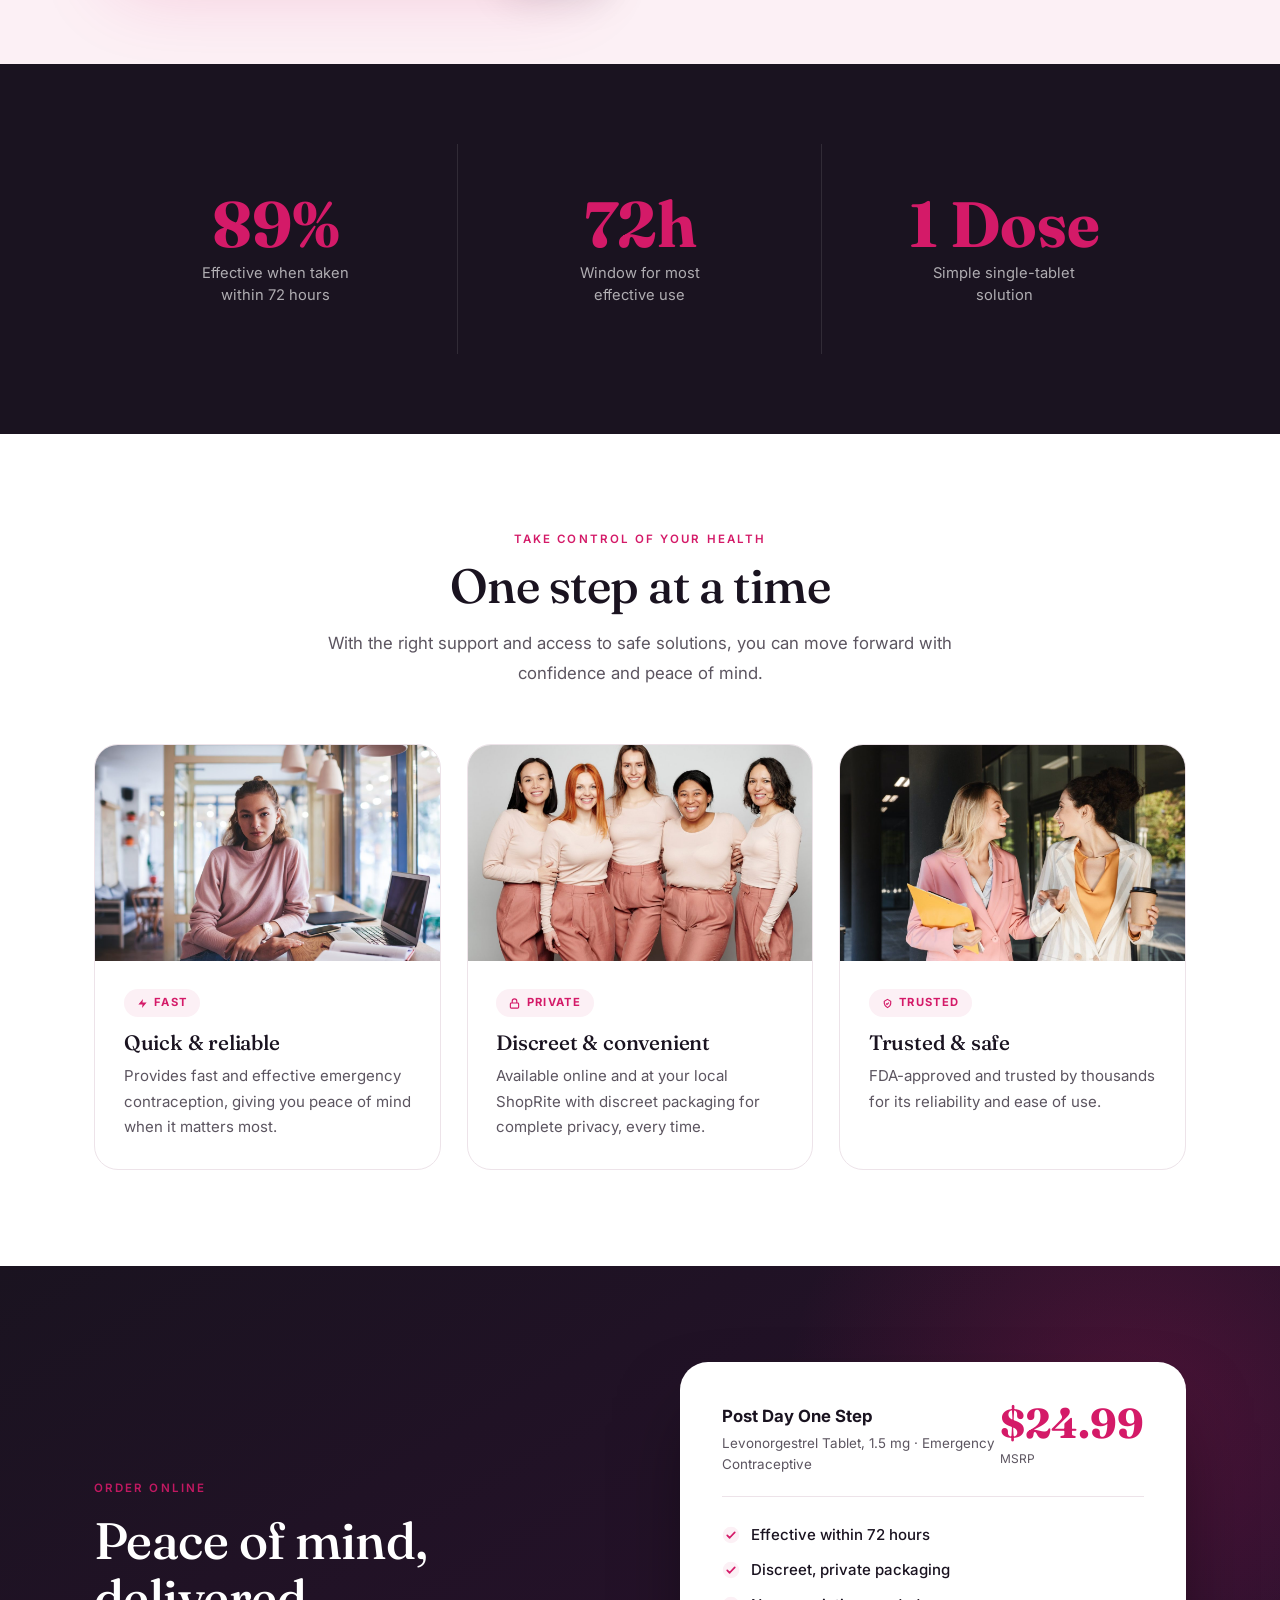
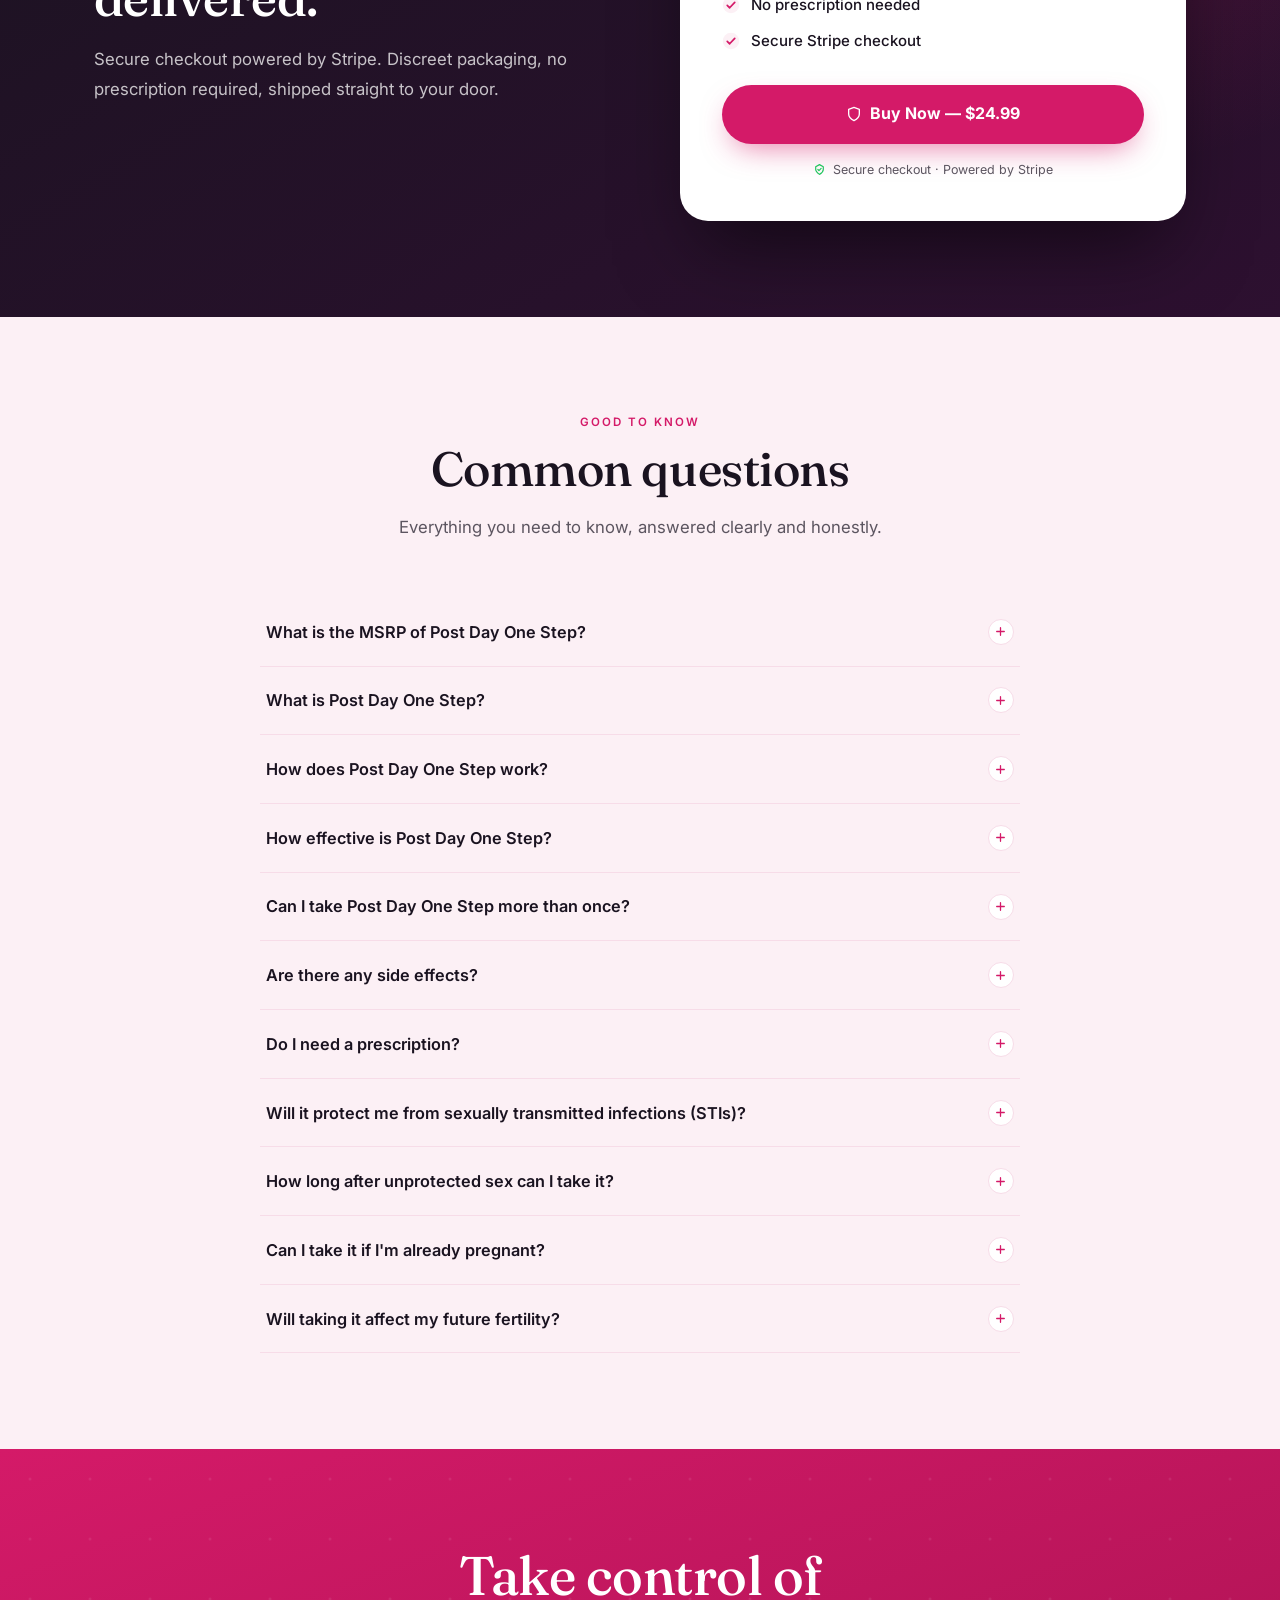
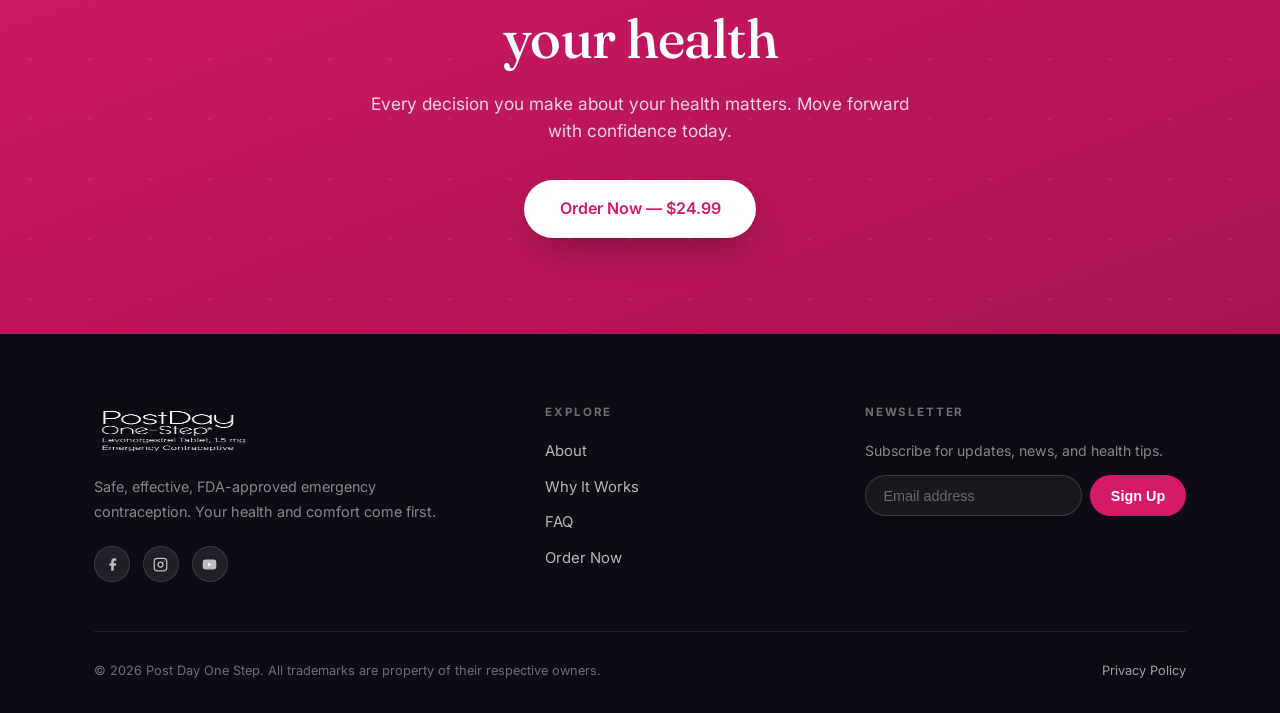
==== commit 9fd94e15: "Quality pass — accessibility, consistency, performance Accessibility: - Skip-to-main link on all pag" ====
--- a/index.html
+++ b/index.html
@@ -371,10 +371,11 @@
 </style>
 </head>
 <body>
+<a class="skip-link" href="#main">Skip to main content</a>
 
 <header>
   <div class="wrap nav">
-    <a href="#top" aria-label="Post Day One Step Home"><img src="assets/FullLogo.png" alt="Post Day One Step"></a>
+    <a href="/" class="nav-logo" aria-label="Post Day One Step Home"><img src="assets/FullLogo.png" alt="Post Day One Step" width="160" height="50" loading="lazy"></a>
     <nav class="nav-links" id="navLinks" aria-label="Main navigation">
       <a href="/about/">About</a>
       <a href="#choice">Why It Works</a>
@@ -387,7 +388,7 @@
   </div>
 </header>
 
-<main id="top">
+<main id="main">
 
 <!-- ══════════ HERO ══════════ -->
 <section class="hero" aria-label="Hero">
@@ -405,7 +406,7 @@
       </div>
     </div>
     <div class="hero-media reveal reveal-d1">
-      <img src="assets/product.jpg" alt="Post Day One Step emergency contraceptive box" width="1400" height="934">
+      <img src="assets/product.jpg" alt="Post Day One Step emergency contraceptive box" width="700" height="467">
       <div class="hero-badge" aria-label="Effective within 72 hours">
         <div class="badge-icon" aria-hidden="true">✓</div>
         <div class="badge-text">
@@ -446,7 +447,7 @@
 <section class="block choice" id="choice" aria-labelledby="choice-heading">
   <div class="wrap choice-grid">
     <div class="choice-media reveal">
-      <img src="assets/office-selfie.jpg" alt="Group of confident women smiling together">
+      <img loading="lazy" src="assets/office-selfie.jpg" alt="Group of confident women smiling together">
       <div class="choice-pill" aria-label="Up to 89% effective">
         <b>89%</b>
         <span>Effective</span>
@@ -505,7 +506,7 @@
     </div>
     <div class="cards" role="list">
       <article class="card reveal" role="listitem">
-        <img src="assets/laptop-woman.jpg" alt="Woman working calmly on a laptop">
+        <img loading="lazy" src="assets/laptop-woman.jpg" alt="Woman working calmly on a laptop">
         <div class="card-body">
           <div class="card-tag" aria-hidden="true">
             <svg width="11" height="11" viewBox="0 0 24 24" fill="currentColor"><path d="M13 2L3 14h9l-1 8 10-12h-9l1-8z"/></svg>
@@ -516,7 +517,7 @@
         </div>
       </article>
       <article class="card reveal reveal-d1" role="listitem">
-        <img src="assets/hero-iwd.jpg" alt="Woman smiling outdoors with confidence">
+        <img loading="lazy" src="assets/hero-iwd.jpg" alt="Woman smiling outdoors with confidence">
         <div class="card-body">
           <div class="card-tag" aria-hidden="true">
             <svg width="11" height="11" viewBox="0 0 24 24" fill="none" stroke="currentColor" stroke-width="2.5"><rect x="3" y="11" width="18" height="11" rx="2"/><path d="M7 11V7a5 5 0 0110 0v4"/></svg>
@@ -527,7 +528,7 @@
         </div>
       </article>
       <article class="card reveal reveal-d2" role="listitem">
-        <img src="assets/two-women.jpg" alt="Two women walking together with ease">
+        <img loading="lazy" src="assets/two-women.jpg" alt="Two women walking together with ease">
         <div class="card-body">
           <div class="card-tag" aria-hidden="true">
             <svg width="11" height="11" viewBox="0 0 24 24" fill="none" stroke="currentColor" stroke-width="2.5"><path d="M9 12l2 2 4-4M12 3l7 4v5c0 5-7 9-7 9S5 16 5 12V7l7-4z"/></svg>
@@ -615,7 +616,7 @@
   <div class="wrap">
     <div class="foot-grid">
       <div class="foot-brand">
-        <img src="assets/FullLogo.png" alt="Post Day One Step">
+        <img src="assets/FullLogo.png" alt="Post Day One Step" width="160" height="50" loading="lazy">
         <p>Safe, effective, FDA-approved emergency contraception. Your health and comfort come first.</p>
         <div class="foot-socials">
           <a href="#" class="foot-social" aria-label="Follow us on Facebook">
@@ -639,10 +640,11 @@
       <div class="foot-col">
         <h4>Newsletter</h4>
         <p style="color:rgba(255,255,255,.5);font-size:.88rem;margin-bottom:.8rem;line-height:1.6">Subscribe for updates, news, and health tips.</p>
-        <form class="newsletter" onsubmit="return false" aria-label="Newsletter signup">
+        <form class="newsletter" aria-label="Newsletter signup">
           <input type="email" placeholder="Email address" aria-label="Email address" required>
           <button type="submit">Sign Up</button>
         </form>
+        <p class="newsletter-msg" role="status" aria-live="polite"></p>
       </div>
     </div>
     <div class="foot-bottom">
--- a/assets/site.css
+++ b/assets/site.css
@@ -1,3 +1,7 @@
+/* ============================================================
+   POST DAY ONE STEP — Shared Stylesheet v2
+   ============================================================ */
+
 :root{
   --magenta:#D41A68;
   --magenta-dark:#A81251;
@@ -17,66 +21,90 @@
 img{max-width:100%;display:block}
 a{color:inherit;text-decoration:none}
 .wrap{max-width:1140px;margin:0 auto;padding:0 24px}
-.eyebrow{font-family:'Inter';font-size:.72rem;font-weight:600;text-transform:uppercase;letter-spacing:.18em;color:var(--magenta)}
+.eyebrow{font-family:'Inter';font-size:.72rem;font-weight:600;text-transform:uppercase;letter-spacing:.18em;color:var(--magenta);display:block}
+
+/* Skip link */
+.skip-link{position:absolute;left:-9999px;top:1rem;background:var(--magenta);color:#fff;padding:.6rem 1.2rem;border-radius:var(--radius);font-weight:600;font-size:.9rem;z-index:200}
+.skip-link:focus{left:50%;transform:translateX(-50%)}
 
 /* Buttons */
-.btn{display:inline-flex;align-items:center;gap:.5rem;justify-content:center;background:var(--magenta);color:#fff;font-weight:600;font-size:1rem;padding:1rem 2.2rem;border-radius:100px;transition:transform .2s ease,box-shadow .2s ease,background .2s ease;box-shadow:0 10px 30px -10px rgba(212,26,104,.6)}
+.btn{display:inline-flex;align-items:center;gap:.5rem;justify-content:center;background:var(--magenta);color:#fff;font-weight:600;font-size:1rem;padding:1rem 2.2rem;border-radius:100px;transition:transform .2s ease,box-shadow .2s ease,background .2s ease;box-shadow:0 10px 30px -10px rgba(212,26,104,.6);cursor:pointer;border:none}
 .btn:hover{background:var(--magenta-dark);transform:translateY(-2px);box-shadow:0 16px 36px -10px rgba(212,26,104,.7)}
 .btn:focus-visible{outline:3px solid var(--magenta);outline-offset:3px}
+.btn-white{background:#fff;color:var(--magenta);box-shadow:0 10px 30px -10px rgba(0,0,0,.3)}
+.btn-white:hover{background:#fff;color:var(--magenta-dark);transform:translateY(-2px)}
 
 /* Header */
-header{position:sticky;top:0;z-index:50;background:rgba(255,255,255,.88);backdrop-filter:blur(12px);border-bottom:1px solid var(--line)}
+header{position:sticky;top:0;z-index:50;background:rgba(255,255,255,.92);backdrop-filter:blur(14px);-webkit-backdrop-filter:blur(14px);border-bottom:1px solid var(--line)}
 .nav{display:flex;align-items:center;justify-content:space-between;height:74px}
-.nav img{height:40px;width:auto}
+.nav-logo img{height:40px;width:auto}
 .nav-links{display:flex;align-items:center;gap:2rem}
 .nav-links a{font-size:.92rem;font-weight:500;color:var(--ink-soft);transition:color .2s}
-.nav-links a:hover{color:var(--magenta)}
-.nav-links a.active{color:var(--magenta)}
-.nav .btn{padding:.65rem 1.4rem;font-size:.9rem}
+.nav-links a:hover,.nav-links a.active{color:var(--magenta)}
+.nav-links .btn{color:#fff;padding:.65rem 1.4rem;font-size:.9rem}
+.nav-links .btn:hover{color:#fff}
 .nav-toggle{display:none}
 
 /* Page hero */
-.page-hero{background:var(--blush);padding:4rem 0 3.5rem;text-align:center}
+.page-hero{background:var(--blush);padding:4.5rem 0 4rem;text-align:center}
 .page-hero .eyebrow{margin-bottom:.8rem}
-.page-hero h1{font-size:clamp(2.4rem,5vw,3.6rem);margin-bottom:1rem}
-.page-hero p{color:var(--ink-soft);font-size:1.1rem;max-width:34rem;margin:0 auto}
+.page-hero h1{font-size:clamp(2.4rem,5vw,3.4rem);margin-bottom:1rem}
+.page-hero p{color:var(--ink-soft);font-size:1.1rem;max-width:34rem;margin:0 auto;line-height:1.75}
 
-/* Content block */
+/* Content (prose pages) */
 .content{padding:4rem 0 5rem}
 .content-inner{max-width:800px;margin:0 auto}
-.content-inner h2{font-size:1.6rem;margin:2.2rem 0 .7rem;color:var(--ink)}
-.content-inner h3{font-size:1.2rem;margin:1.6rem 0 .5rem;color:var(--ink)}
-.content-inner p{color:var(--ink-soft);margin-bottom:1rem;font-size:.97rem;line-height:1.75}
-.content-inner ul,.content-inner ol{color:var(--ink-soft);margin:1rem 0 1rem 1.4rem;font-size:.97rem;line-height:1.9}
+.content-inner h2{font-size:1.55rem;margin:2.5rem 0 .7rem}
+.content-inner h3{font-size:1.15rem;margin:1.8rem 0 .5rem}
+.content-inner p{color:var(--ink-soft);margin-bottom:1rem;font-size:.97rem;line-height:1.8}
+.content-inner ul,.content-inner ol{color:var(--ink-soft);margin:1rem 0 1.2rem 1.4rem;font-size:.97rem;line-height:2}
 .content-inner a{color:var(--magenta);text-decoration:underline;text-underline-offset:3px}
+.content-inner a:focus-visible{outline:3px solid var(--magenta);outline-offset:2px;border-radius:2px}
 
 /* Footer */
-footer{background:var(--ink);color:#fff;padding:4rem 0 2rem}
-.foot-grid{display:grid;grid-template-columns:1.4fr 1fr 1fr;gap:3rem;margin-bottom:3rem}
-.foot-grid img{height:54px;filter:brightness(0) invert(1);margin-bottom:1.2rem}
-.foot-grid p{color:rgba(255,255,255,.6);font-size:.92rem;max-width:24rem}
-.foot-col h4{font-family:'Inter';font-size:.78rem;text-transform:uppercase;letter-spacing:.14em;color:rgba(255,255,255,.5);margin-bottom:1.1rem;font-weight:600}
-.foot-col a{display:block;color:rgba(255,255,255,.78);font-size:.94rem;margin-bottom:.7rem;transition:color .2s}
+footer{background:#0E0B14;color:#fff;padding:4.5rem 0 2rem}
+.foot-grid{display:grid;grid-template-columns:1.5fr 1fr 1fr;gap:3.5rem;margin-bottom:3rem}
+.foot-brand img{height:50px;filter:brightness(0) invert(1);margin-bottom:1.2rem}
+.foot-brand p{color:rgba(255,255,255,.5);font-size:.9rem;line-height:1.7;max-width:22rem}
+.foot-socials{display:flex;gap:.75rem;margin-top:1.4rem}
+.foot-social{width:36px;height:36px;border-radius:50%;background:rgba(255,255,255,.08);border:1px solid rgba(255,255,255,.12);display:grid;place-items:center;color:rgba(255,255,255,.65);transition:background .2s,color .2s,border-color .2s}
+.foot-social:hover,.foot-social:focus-visible{background:var(--magenta);color:#fff;border-color:var(--magenta);outline:none;box-shadow:0 0 0 3px rgba(212,26,104,.35)}
+.foot-col h4{font-family:'Inter';font-size:.72rem;text-transform:uppercase;letter-spacing:.16em;color:rgba(255,255,255,.4);margin-bottom:1.3rem;font-weight:700}
+.foot-col a{display:block;color:rgba(255,255,255,.7);font-size:.93rem;margin-bottom:.75rem;transition:color .2s}
 .foot-col a:hover{color:var(--magenta)}
+.foot-col a:focus-visible{outline:2px solid var(--magenta);outline-offset:3px;border-radius:2px}
 .newsletter{display:flex;gap:.5rem;margin-top:.4rem}
-.newsletter input{flex:1;padding:.7rem 1rem;border-radius:100px;border:1px solid rgba(255,255,255,.2);background:rgba(255,255,255,.06);color:#fff;font-size:.9rem}
-.newsletter input::placeholder{color:rgba(255,255,255,.4)}
-.newsletter button{background:var(--magenta);color:#fff;border:none;border-radius:100px;padding:.7rem 1.3rem;font-weight:600;cursor:pointer;font-size:.9rem;transition:background .2s}
+.newsletter input{flex:1;padding:.72rem 1.1rem;border-radius:100px;border:1px solid rgba(255,255,255,.15);background:rgba(255,255,255,.05);color:#fff;font-size:.9rem;transition:border-color .2s,box-shadow .2s}
+.newsletter input::placeholder{color:rgba(255,255,255,.35)}
+.newsletter input:focus{outline:none;border-color:var(--magenta);box-shadow:0 0 0 3px rgba(212,26,104,.25)}
+.newsletter button{background:var(--magenta);color:#fff;border:none;border-radius:100px;padding:.72rem 1.3rem;font-weight:700;cursor:pointer;font-size:.9rem;transition:background .2s;white-space:nowrap}
 .newsletter button:hover{background:var(--magenta-dark)}
-.foot-bottom{border-top:1px solid rgba(255,255,255,.12);padding-top:1.6rem;display:flex;justify-content:space-between;flex-wrap:wrap;gap:1rem;font-size:.82rem;color:rgba(255,255,255,.5)}
-.foot-bottom a{color:rgba(255,255,255,.7)}
+.newsletter button:focus-visible{outline:3px solid #fff;outline-offset:2px}
+.newsletter-msg{font-size:.82rem;margin-top:.6rem;padding:.45rem .9rem;border-radius:8px;display:none}
+.newsletter-msg.success{background:rgba(34,197,94,.15);color:#86efac;display:block}
+.newsletter-msg.error{background:rgba(212,26,104,.15);color:#fca5a5;display:block}
+.foot-bottom{border-top:1px solid rgba(255,255,255,.08);padding-top:1.8rem;display:flex;justify-content:space-between;flex-wrap:wrap;gap:1rem;font-size:.8rem;color:rgba(255,255,255,.4)}
+.foot-bottom a{color:rgba(255,255,255,.6);transition:color .2s}
+.foot-bottom a:hover{color:var(--magenta)}
+.foot-bottom-links{display:flex;gap:1.5rem;flex-wrap:wrap}
 
-/* Mobile */
+/* Mobile nav */
 @media(max-width:860px){
-  .nav-links{position:fixed;inset:74px 0 auto 0;background:#fff;flex-direction:column;align-items:flex-start;gap:0;padding:1rem 24px 1.5rem;border-bottom:1px solid var(--line);transform:translateY(-130%);transition:transform .3s ease;box-shadow:0 20px 40px -20px rgba(0,0,0,.2)}
-  .nav-links.open{transform:none}
-  .nav-links a{padding:.8rem 0;width:100%;border-bottom:1px solid var(--line)}
-  .nav-links .btn{margin-top:.8rem;width:100%}
-  .nav-toggle{display:flex;flex-direction:column;gap:5px;background:none;border:none;cursor:pointer;padding:8px}
-  .nav-toggle span{width:24px;height:2px;background:var(--ink);border-radius:2px;transition:.3s}
-  .nav-toggle.open span:nth-child(1){transform:translateY(7px) rotate(45deg)}
-  .nav-toggle.open span:nth-child(2){opacity:0}
-  .nav-toggle.open span:nth-child(3){transform:translateY(-7px) rotate(-45deg)}
-  .foot-grid{grid-template-columns:1fr;gap:2rem}
+  .nav-links{position:fixed;inset:74px 0 auto 0;background:#fff;flex-direction:column;align-items:flex-start;gap:0;padding:1rem 24px 1.5rem;border-bottom:1px solid var(--line);transform:translateY(-130%);transition:transform .3s ease;box-shadow:0 20px 40px -20px rgba(0,0,0,.2);z-index:49}
+  .nav-links.open{transform:translateY(0)}
+  .nav-links a{padding:.9rem 0;width:100%;border-bottom:1px solid var(--line);font-size:1rem}
+  .nav-links a:last-child{border-bottom:none}
+  .nav-links .btn{margin-top:.8rem;width:100%;text-align:center;border-radius:12px}
+  .nav-toggle{display:flex;flex-direction:column;gap:5px;background:none;border:none;cursor:pointer;padding:8px;border-radius:8px;transition:background .15s}
+  .nav-toggle:hover{background:var(--blush)}
+  .nav-toggle:focus-visible{outline:3px solid var(--magenta);outline-offset:2px}
+  .nav-toggle span{width:24px;height:2px;background:var(--ink);border-radius:2px;transition:.25s}
+  .nav-toggle[aria-expanded=true] span:nth-child(1){transform:translateY(7px) rotate(45deg)}
+  .nav-toggle[aria-expanded=true] span:nth-child(2){opacity:0;transform:scaleX(0)}
+  .nav-toggle[aria-expanded=true] span:nth-child(3){transform:translateY(-7px) rotate(-45deg)}
+  .foot-grid{grid-template-columns:1fr;gap:2.5rem}
 }
-@media(prefers-reduced-motion:reduce){*{animation:none!important;transition:none!important}}
+@media(prefers-reduced-motion:reduce){
+  *{animation:none!important;transition-duration:.01ms!important}
+  html{scroll-behavior:auto}
+}
